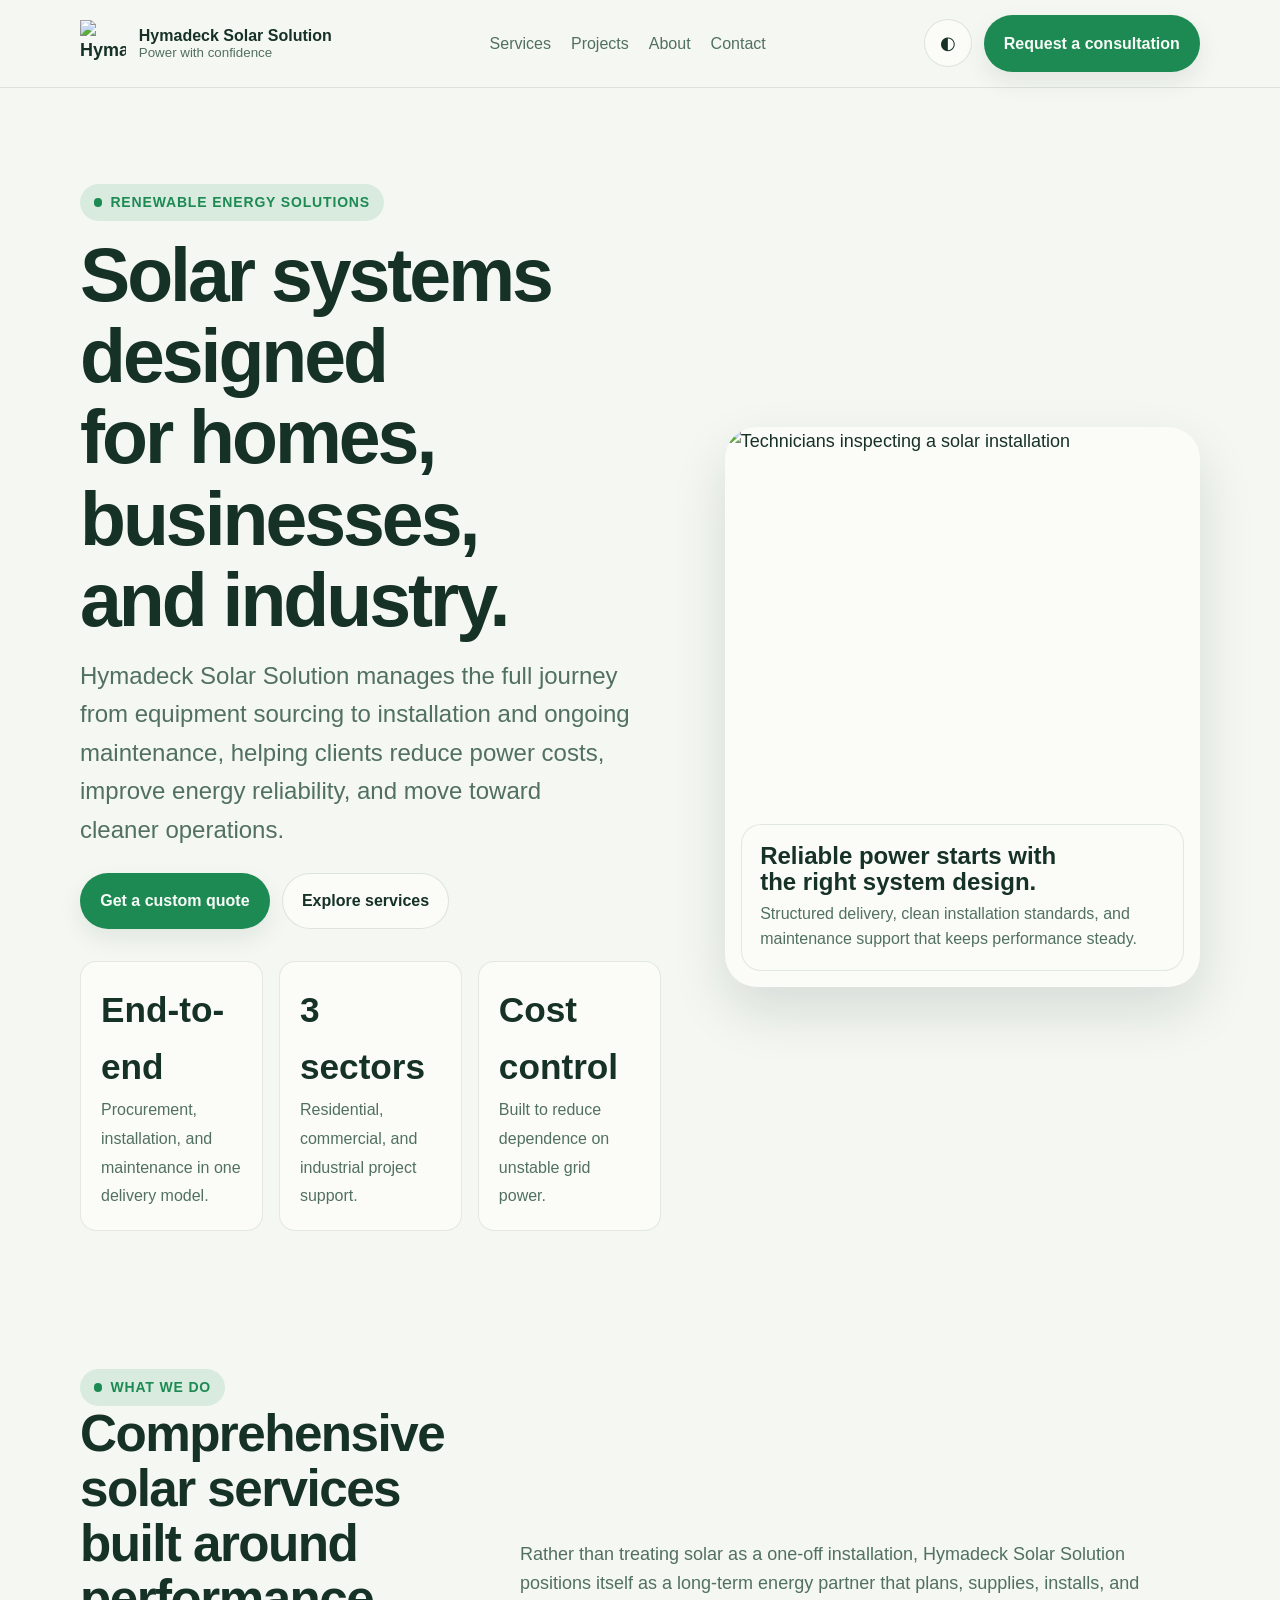
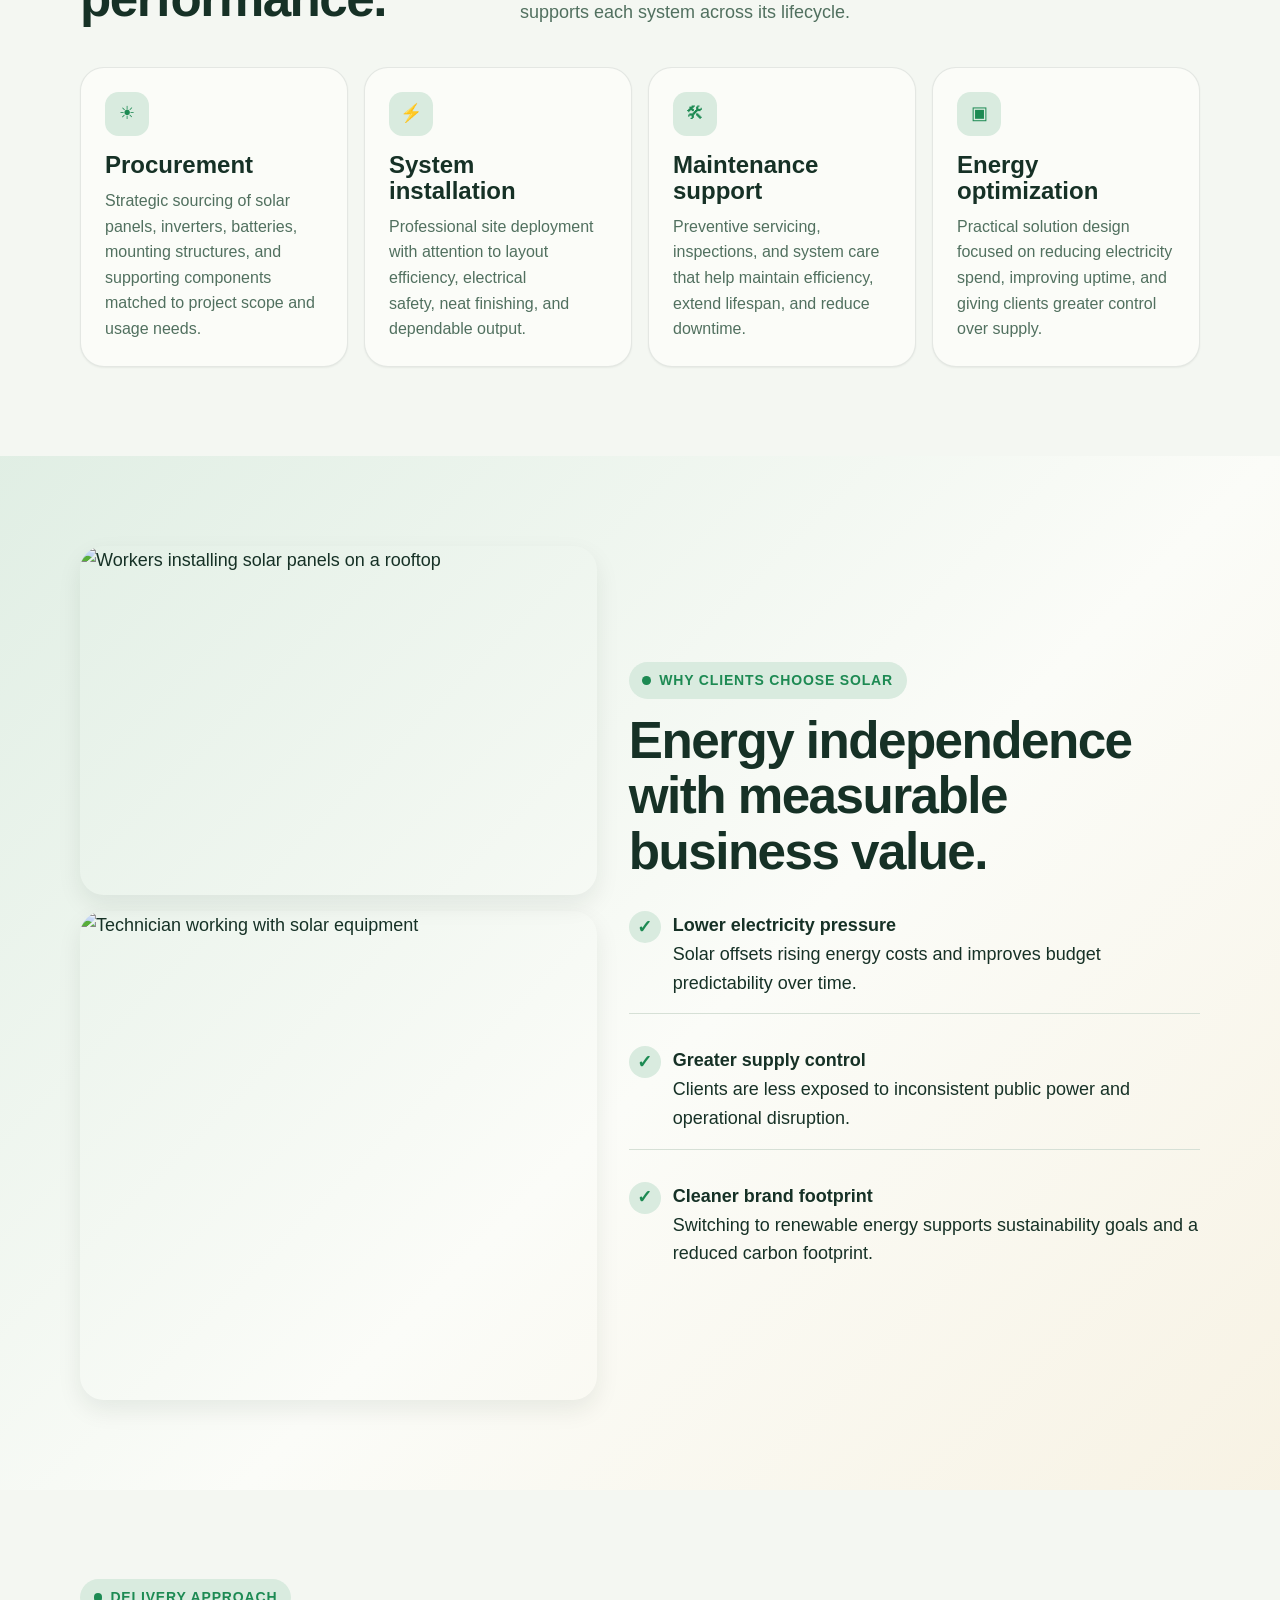
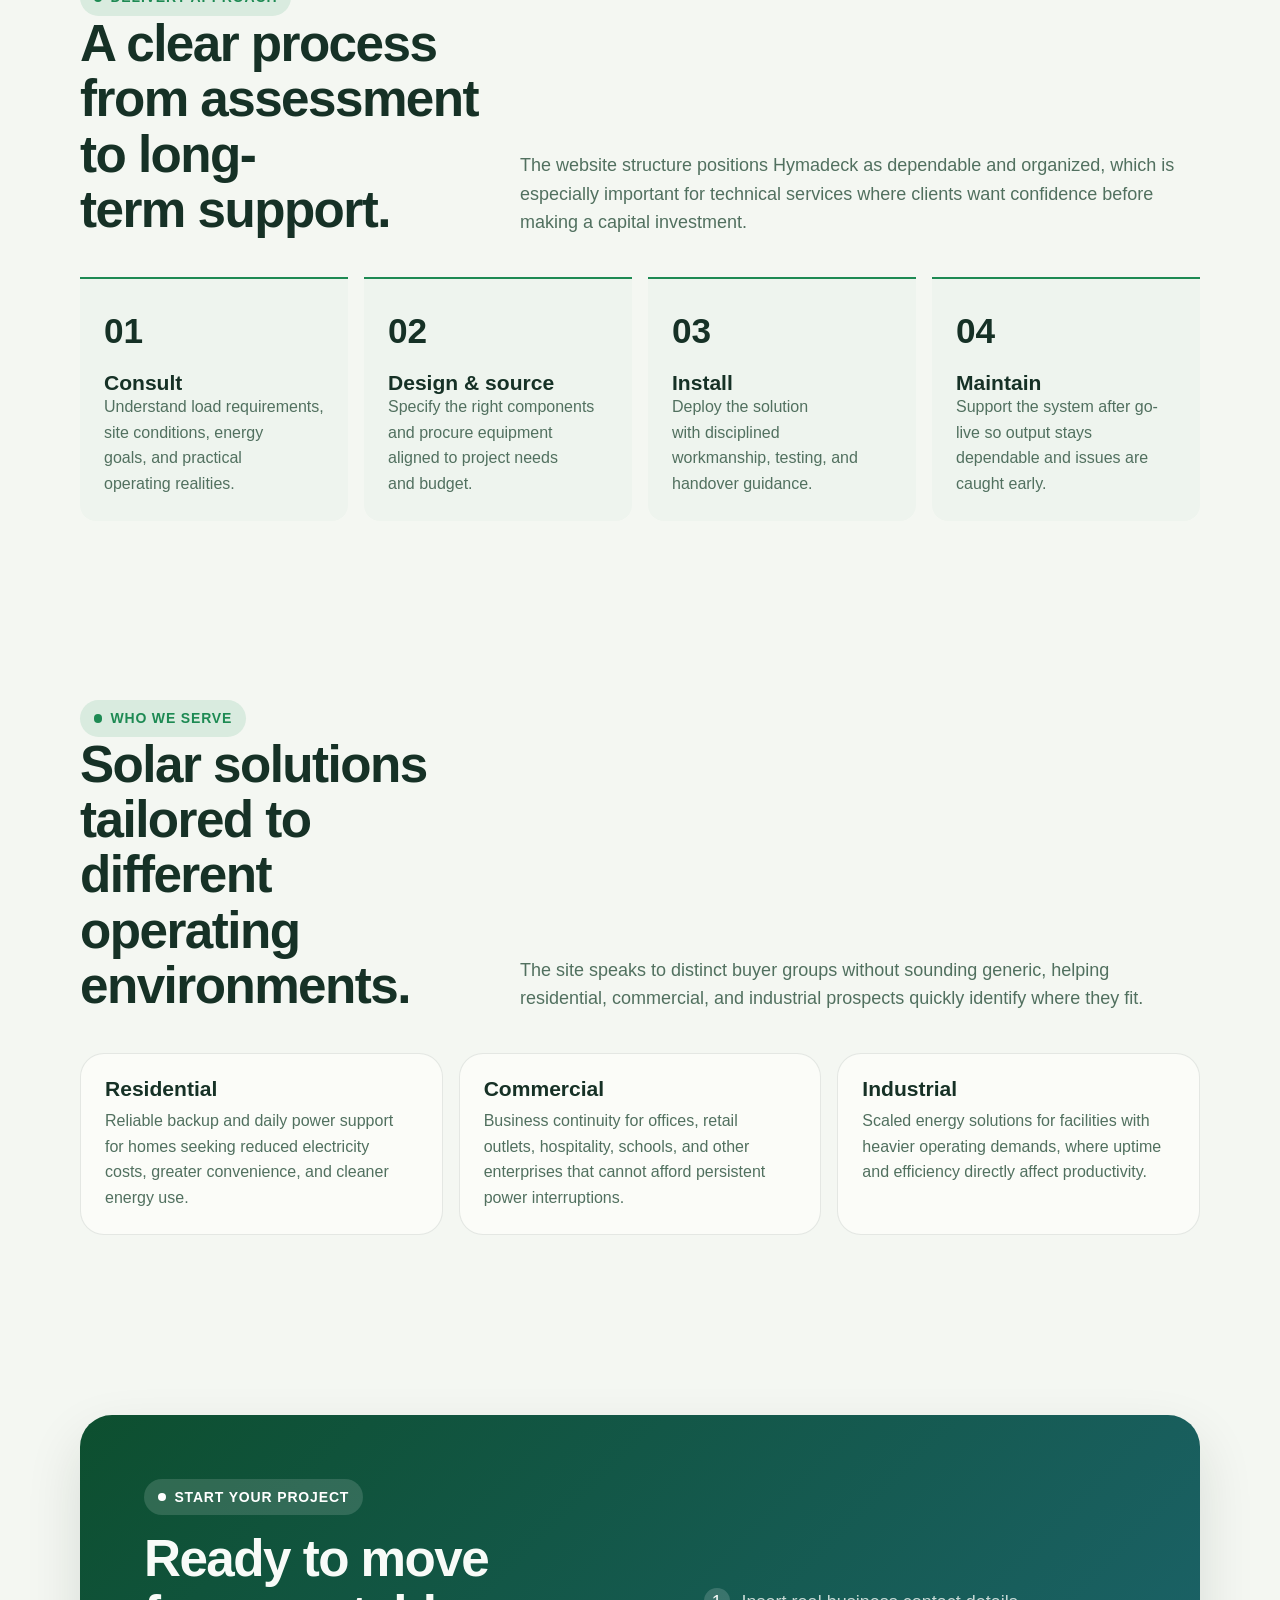
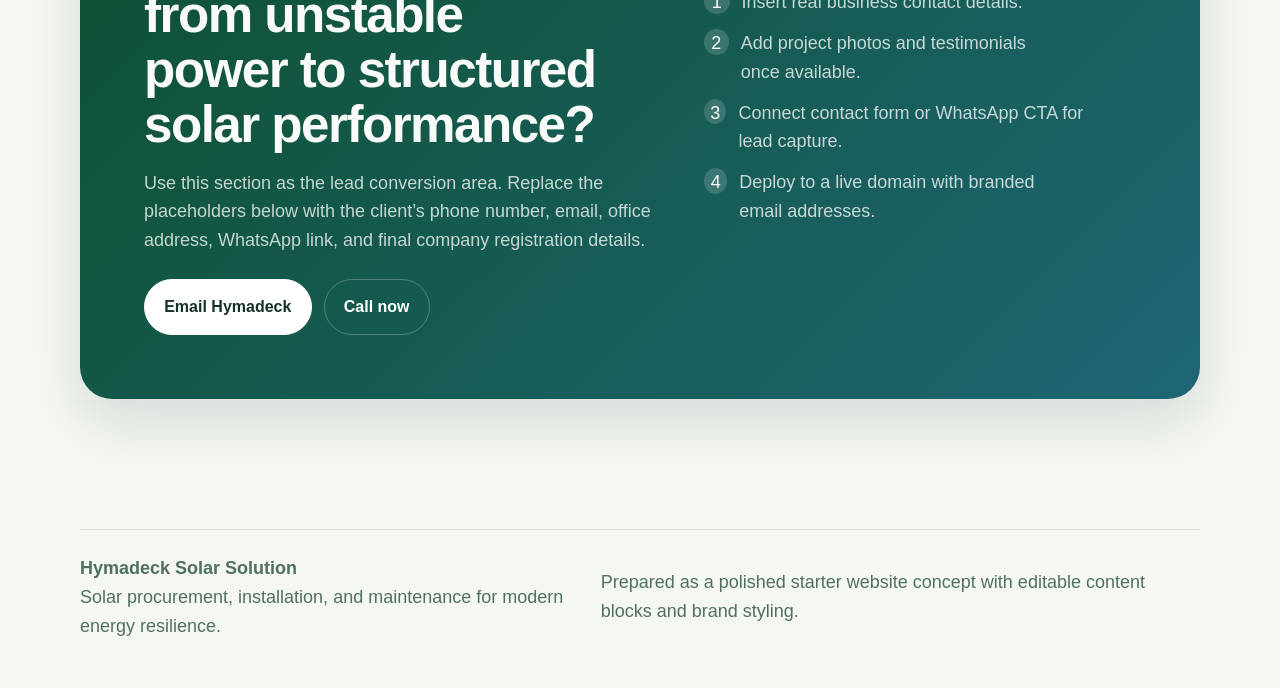
==== index.html @ 31d024c2 "Add files via upload First code upload" ====
<!DOCTYPE html>
<html lang="en" data-theme="light">
<head>
  <meta charset="UTF-8" />
  <meta name="viewport" content="width=device-width, initial-scale=1.0" />
  <title>Hymadeck Solar Solution | Solar systems designed for homes, businesses, and industry</title>
  <meta name="description" content="Hymadeck Solar Solution manages solar procurement, installation, and maintenance for residential, commercial, and industrial clients." />
  <link rel="icon" type="image/svg+xml" href="./assets/favicon.svg" />
  <link rel="preconnect" href="https://fonts.googleapis.com">
  <link rel="preconnect" href="https://fonts.gstatic.com" crossorigin>
  <link href="https://api.fontshare.com/v2/css?f[]=general-sans@400,500,600,700&f[]=cabinet-grotesk@500,700,800&display=swap" rel="stylesheet">
  <style>
    :root,[data-theme="light"]{--text-xs:clamp(.75rem,.7rem + .25vw,.875rem);--text-sm:clamp(.875rem,.8rem + .35vw,1rem);--text-base:clamp(1rem,.95rem + .25vw,1.125rem);--text-lg:clamp(1.125rem,1rem + .75vw,1.5rem);--text-xl:clamp(1.5rem,1.2rem + 1.25vw,2.25rem);--text-2xl:clamp(2rem,1.2rem + 2.5vw,3.5rem);--text-3xl:clamp(2.6rem,1.1rem + 4.5vw,5.6rem);--space-1:.25rem;--space-2:.5rem;--space-3:.75rem;--space-4:1rem;--space-5:1.25rem;--space-6:1.5rem;--space-8:2rem;--space-10:2.5rem;--space-12:3rem;--space-16:4rem;--space-20:5rem;--space-24:6rem;--color-bg:#f4f7f2;--color-surface:#fbfcf8;--color-surface-2:#eef4ee;--color-surface-offset:#e5eee5;--color-border:#c8d5c8;--color-divider:#d6e0d6;--color-text:#163126;--color-text-muted:#51705f;--color-text-faint:#7d9186;--color-primary:#1d8a53;--color-primary-hover:#166c40;--color-primary-active:#0d4f2f;--color-primary-highlight:#d9ebdf;--color-gold:#d79b2e;--color-blue:#1e6674;--color-text-inverse:#f8fbf8;--radius-sm:.375rem;--radius-md:.75rem;--radius-lg:1rem;--radius-xl:1.5rem;--radius-full:9999px;--shadow-sm:0 1px 2px rgba(10,36,23,.06);--shadow-md:0 10px 24px rgba(10,36,23,.08);--shadow-lg:0 24px 56px rgba(10,36,23,.12);--font-display:'Cabinet Grotesk','Inter',sans-serif;--font-body:'General Sans','Inter',sans-serif;--content-default:1120px;--transition-interactive:180ms cubic-bezier(.16,1,.3,1)}
    [data-theme="dark"]{--color-bg:#0f1712;--color-surface:#141f19;--color-surface-2:#19271f;--color-surface-offset:#203126;--color-border:#294235;--color-divider:#22382d;--color-text:#e3efe5;--color-text-muted:#aac0b2;--color-text-faint:#799183;--color-primary:#55ba7b;--color-primary-hover:#6bc88e;--color-primary-active:#88d9a6;--color-primary-highlight:#233429;--color-gold:#f1bc59;--color-blue:#73bfcd;--color-text-inverse:#0f1712;--shadow-sm:0 1px 2px rgba(0,0,0,.25);--shadow-md:0 10px 24px rgba(0,0,0,.32);--shadow-lg:0 24px 56px rgba(0,0,0,.45)}
    *,*:before,*:after{box-sizing:border-box;margin:0;padding:0}html{-webkit-text-size-adjust:none;text-size-adjust:none;scroll-behavior:smooth}body{min-height:100vh;font-family:var(--font-body);font-size:var(--text-base);line-height:1.6;background:var(--color-bg);color:var(--color-text)}img,svg{display:block;max-width:100%;height:auto}a{text-decoration:none;color:inherit}button,input,textarea{font:inherit}h1,h2,h3{line-height:1.08;text-wrap:balance}p{text-wrap:pretty;max-width:68ch}.container{width:min(calc(100% - 2rem),var(--content-default));margin-inline:auto}.section{padding:clamp(var(--space-12),7vw,var(--space-24)) 0}.eyebrow{display:inline-flex;align-items:center;gap:var(--space-2);padding:.45rem .85rem;border-radius:var(--radius-full);background:var(--color-primary-highlight);color:var(--color-primary);font-size:var(--text-xs);font-weight:700;letter-spacing:.06em;text-transform:uppercase}.eyebrow:before{content:"";width:.55rem;height:.55rem;border-radius:50%;background:currentColor}.site-header{position:sticky;top:0;z-index:50;backdrop-filter:blur(14px);background:color-mix(in srgb,var(--color-bg) 82%, transparent);border-bottom:1px solid color-mix(in srgb,var(--color-text) 10%, transparent)}.header-inner{display:flex;align-items:center;justify-content:space-between;gap:var(--space-4);padding:.95rem 0}.brand{display:flex;align-items:center;gap:.8rem;font-weight:700}.brand span{font-size:var(--text-sm);line-height:1.2}.brand small{display:block;color:var(--color-text-muted);font-weight:500}.nav{display:flex;align-items:center;gap:var(--space-5)}.nav a{font-size:var(--text-sm);color:var(--color-text-muted)}.nav a:hover{color:var(--color-text)}.actions{display:flex;align-items:center;gap:var(--space-3)}.btn{display:inline-flex;align-items:center;justify-content:center;gap:.55rem;min-height:48px;padding:.9rem 1.2rem;border-radius:var(--radius-full);border:1px solid transparent;font-size:var(--text-sm);font-weight:700;transition:all var(--transition-interactive)}.btn-primary{background:var(--color-primary);color:var(--color-text-inverse);box-shadow:var(--shadow-md)}.btn-primary:hover{background:var(--color-primary-hover);transform:translateY(-1px)}.btn-secondary{border-color:color-mix(in srgb,var(--color-text) 12%, transparent);background:var(--color-surface);color:var(--color-text)}.btn-secondary:hover{background:var(--color-surface-2)}.theme-toggle{width:48px;height:48px;border-radius:50%;border:1px solid color-mix(in srgb,var(--color-text) 12%, transparent);background:var(--color-surface);color:var(--color-text)}.hero{padding:clamp(var(--space-12),8vw,var(--space-24)) 0 var(--space-12)}.hero-grid{display:grid;grid-template-columns:1.1fr .9fr;gap:clamp(var(--space-8),5vw,var(--space-16));align-items:center}h1{font-family:var(--font-display);font-size:var(--text-3xl);margin:.9rem 0 1rem;letter-spacing:-.04em}.hero-copy p{font-size:var(--text-lg);color:var(--color-text-muted)}.hero-actions,.contact-actions{display:flex;flex-wrap:wrap;gap:var(--space-3);margin-top:var(--space-6)}.stats{display:grid;grid-template-columns:repeat(3,1fr);gap:var(--space-4);margin-top:var(--space-8)}.stat{padding:var(--space-5);border:1px solid color-mix(in srgb,var(--color-text) 10%, transparent);border-radius:var(--radius-lg);background:var(--color-surface)}.stat strong{display:block;font-family:var(--font-display);font-size:var(--text-xl)}.stat span{color:var(--color-text-muted);font-size:var(--text-sm)}.hero-card{position:relative;border-radius:2rem;overflow:hidden;background:var(--color-surface);box-shadow:var(--shadow-lg);min-height:560px}.hero-card img{position:absolute;inset:0;width:100%;height:100%;object-fit:cover}.hero-overlay{position:absolute;inset:auto 1rem 1rem 1rem;padding:1.15rem;border-radius:1.25rem;background:color-mix(in srgb,var(--color-surface) 82%, transparent);backdrop-filter:blur(10px);border:1px solid color-mix(in srgb,var(--color-text) 10%, transparent)}.hero-overlay h3{font-size:var(--text-lg);margin:0 0 .35rem}.hero-overlay p{margin:0;color:var(--color-text-muted);font-size:var(--text-sm)}.section-head{display:grid;grid-template-columns:.75fr 1.25fr;gap:var(--space-8);align-items:end;margin-bottom:var(--space-10)}.section-head h2{font-family:var(--font-display);font-size:var(--text-2xl);letter-spacing:-.03em}.section-head p{color:var(--color-text-muted)}.services{display:grid;grid-template-columns:repeat(4,1fr);gap:var(--space-4)}.card{padding:var(--space-6);background:var(--color-surface);border:1px solid color-mix(in srgb,var(--color-text) 10%, transparent);border-radius:var(--radius-xl);box-shadow:var(--shadow-sm)}.card .icon{width:2.75rem;height:2.75rem;border-radius:.85rem;display:grid;place-items:center;background:var(--color-primary-highlight);color:var(--color-primary);margin-bottom:var(--space-4)}.card h3{font-size:var(--text-lg);margin:0 0 .65rem}.card p{margin:0;color:var(--color-text-muted);font-size:var(--text-sm)}.feature-band{background:linear-gradient(135deg,color-mix(in srgb,var(--color-primary) 12%, var(--color-surface)) 0%, var(--color-surface) 55%, color-mix(in srgb,var(--color-gold) 10%, var(--color-surface)) 100%)}.split{display:grid;grid-template-columns:.95fr 1.05fr;gap:var(--space-8);align-items:center}.image-stack{display:grid;gap:var(--space-4)}.image-stack img{border-radius:1.5rem;box-shadow:var(--shadow-md);width:100%;height:100%;object-fit:cover}.benefits{display:grid;gap:var(--space-4)}.benefit{display:flex;gap:var(--space-3);padding:var(--space-4) 0;border-bottom:1px solid var(--color-divider)}.benefit:last-child{border-bottom:none}.tick{flex:0 0 2rem;width:2rem;height:2rem;border-radius:50%;display:grid;place-items:center;background:var(--color-primary-highlight);color:var(--color-primary);font-weight:800}.process{display:grid;grid-template-columns:repeat(4,1fr);gap:var(--space-4)}.step{padding:var(--space-6);border-top:2px solid var(--color-primary);background:var(--color-surface-2);border-radius:0 0 var(--radius-lg) var(--radius-lg)}.step strong{display:block;font-family:var(--font-display);font-size:var(--text-xl);margin-bottom:var(--space-3)}.step p{color:var(--color-text-muted);font-size:var(--text-sm)}.industries{display:grid;grid-template-columns:repeat(3,1fr);gap:var(--space-4)}.industry{padding:var(--space-6);border-radius:var(--radius-xl);background:var(--color-surface);border:1px solid color-mix(in srgb,var(--color-text) 10%, transparent)}.industry h3{margin-top:0;margin-bottom:.45rem}.industry p{margin:0;color:var(--color-text-muted);font-size:var(--text-sm)}.cta{padding:var(--space-16);border-radius:2rem;background:linear-gradient(135deg,var(--color-primary-active),var(--color-blue));color:var(--color-text-inverse);box-shadow:var(--shadow-lg)}.cta p{color:color-mix(in srgb,var(--color-text-inverse) 78%, transparent)}.cta-grid{display:grid;grid-template-columns:1.1fr .9fr;gap:var(--space-8);align-items:center}.checklist{display:grid;gap:var(--space-3)}.checklist div{display:flex;gap:var(--space-3);align-items:flex-start}.checklist span{display:grid;place-items:center;width:1.6rem;height:1.6rem;border-radius:50%;background:rgba(255,255,255,.16)}.footer{padding:var(--space-10) 0 var(--space-12);color:var(--color-text-muted)}.footer-grid{display:flex;justify-content:space-between;gap:var(--space-4);align-items:center;border-top:1px solid var(--color-divider);padding-top:var(--space-6)}.reveal{opacity:1}@media (max-width:1080px){.hero-grid,.split,.cta-grid,.section-head{grid-template-columns:1fr}.services,.process,.industries{grid-template-columns:repeat(2,1fr)}.hero-card{min-height:440px}.nav{display:none}}@media (max-width:640px){.stats,.services,.process,.industries{grid-template-columns:1fr}.hero{padding-top:var(--space-8)}.hero-copy p{font-size:var(--text-base)}.cta{padding:var(--space-8)}.footer-grid,.header-inner{flex-direction:column;align-items:flex-start}.actions{width:100%;justify-content:space-between}.btn{width:100%}}
  </style>
</head>
<body>
  <header class="site-header">
    <div class="container header-inner">
      <a class="brand" href="./index.html" aria-label="Hymadeck Solar Solution home">
        <img src="./assets/logo.svg" alt="Hymadeck Solar Solution logo" width="46" height="46" />
        <span>Hymadeck Solar Solution<small>Power with confidence</small></span>
      </a>
      <nav class="nav" aria-label="Primary">
        <a href="./pages/services.html">Services</a>
        <a href="./pages/projects.html">Projects</a>
        <a href="./pages/about.html">About</a>
        <a href="./pages/contact.html">Contact</a>
      </nav>
      <div class="actions">
        <button class="theme-toggle" data-theme-toggle aria-label="Switch theme">◐</button>
        <a class="btn btn-primary" href="./pages/contact.html">Request a consultation</a>
      </div>
    </div>
  </header>
  <main>
    <section class="hero" id="top">
      <div class="container hero-grid">
        <div class="hero-copy reveal">
          <span class="eyebrow">Renewable energy solutions</span>
          <h1>Solar systems designed for homes, businesses, and industry.</h1>
          <p>Hymadeck Solar Solution manages the full journey from equipment sourcing to installation and ongoing maintenance, helping clients reduce power costs, improve energy reliability, and move toward cleaner operations.</p>
          <div class="hero-actions">
            <a class="btn btn-primary" href="#contact">Get a custom quote</a>
            <a class="btn btn-secondary" href="#services">Explore services</a>
          </div>
          <div class="stats">
            <div class="stat"><strong>End-to-end</strong><span>Procurement, installation, and maintenance in one delivery model.</span></div>
            <div class="stat"><strong>3 sectors</strong><span>Residential, commercial, and industrial project support.</span></div>
            <div class="stat"><strong>Cost control</strong><span>Built to reduce dependence on unstable grid power.</span></div>
          </div>
        </div>
        <div class="hero-card reveal">
          <img src="https://pplx-res.cloudinary.com/image/upload/pplx_search_images/a5c9402964a3e46a65c6c4e4c708122104346e0d.jpg" alt="Technicians inspecting a solar installation" width="1024" height="683" loading="eager" decoding="async" />
          <div class="hero-overlay">
            <h3>Reliable power starts with the right system design.</h3>
            <p>Structured delivery, clean installation standards, and maintenance support that keeps performance steady.</p>
          </div>
        </div>
      </div>
    </section>

    <section class="section" id="services">
      <div class="container">
        <div class="section-head reveal">
          <div>
            <span class="eyebrow">What we do</span>
            <h2>Comprehensive solar services built around performance.</h2>
          </div>
          <p>Rather than treating solar as a one-off installation, Hymadeck Solar Solution positions itself as a long-term energy partner that plans, supplies, installs, and supports each system across its lifecycle.</p>
        </div>
        <div class="services">
          <article class="card reveal"><div class="icon">☀</div><h3>Procurement</h3><p>Strategic sourcing of solar panels, inverters, batteries, mounting structures, and supporting components matched to project scope and usage needs.</p></article>
          <article class="card reveal"><div class="icon">⚡</div><h3>System installation</h3><p>Professional site deployment with attention to layout efficiency, electrical safety, neat finishing, and dependable output.</p></article>
          <article class="card reveal"><div class="icon">🛠</div><h3>Maintenance support</h3><p>Preventive servicing, inspections, and system care that help maintain efficiency, extend lifespan, and reduce downtime.</p></article>
          <article class="card reveal"><div class="icon">▣</div><h3>Energy optimization</h3><p>Practical solution design focused on reducing electricity spend, improving uptime, and giving clients greater control over supply.</p></article>
        </div>
      </div>
    </section>

    <section class="section feature-band">
      <div class="container split">
        <div class="image-stack reveal">
          <img src="https://pplx-res.cloudinary.com/image/upload/pplx_search_images/070fa6c124a6aef83522e4c7e2ba22dfa9f06537.jpg" alt="Workers installing solar panels on a rooftop" width="800" height="540" loading="lazy" decoding="async" />
          <img src="https://pplx-res.cloudinary.com/image/upload/pplx_search_images/a86d04bff78c082ac4f146155e5bb06c644ef415.jpg" alt="Technician working with solar equipment" width="750" height="710" loading="lazy" decoding="async" />
        </div>
        <div class="reveal">
          <span class="eyebrow">Why clients choose solar</span>
          <h2 style="font-family:var(--font-display);font-size:var(--text-2xl);margin:.9rem 0 1rem;letter-spacing:-.03em">Energy independence with measurable business value.</h2>
          <div class="benefits">
            <div class="benefit"><div class="tick">✓</div><div><strong>Lower electricity pressure</strong><p>Solar offsets rising energy costs and improves budget predictability over time.</p></div></div>
            <div class="benefit"><div class="tick">✓</div><div><strong>Greater supply control</strong><p>Clients are less exposed to inconsistent public power and operational disruption.</p></div></div>
            <div class="benefit"><div class="tick">✓</div><div><strong>Cleaner brand footprint</strong><p>Switching to renewable energy supports sustainability goals and a reduced carbon footprint.</p></div></div>
          </div>
        </div>
      </div>
    </section>

    <section class="section" id="process">
      <div class="container">
        <div class="section-head reveal">
          <div>
            <span class="eyebrow">Delivery approach</span>
            <h2>A clear process from assessment to long-term support.</h2>
          </div>
          <p>The website structure positions Hymadeck as dependable and organized, which is especially important for technical services where clients want confidence before making a capital investment.</p>
        </div>
        <div class="process">
          <article class="step reveal"><strong>01</strong><h3>Consult</h3><p>Understand load requirements, site conditions, energy goals, and practical operating realities.</p></article>
          <article class="step reveal"><strong>02</strong><h3>Design & source</h3><p>Specify the right components and procure equipment aligned to project needs and budget.</p></article>
          <article class="step reveal"><strong>03</strong><h3>Install</h3><p>Deploy the solution with disciplined workmanship, testing, and handover guidance.</p></article>
          <article class="step reveal"><strong>04</strong><h3>Maintain</h3><p>Support the system after go-live so output stays dependable and issues are caught early.</p></article>
        </div>
      </div>
    </section>

    <section class="section" id="industries">
      <div class="container">
        <div class="section-head reveal">
          <div>
            <span class="eyebrow">Who we serve</span>
            <h2>Solar solutions tailored to different operating environments.</h2>
          </div>
          <p>The site speaks to distinct buyer groups without sounding generic, helping residential, commercial, and industrial prospects quickly identify where they fit.</p>
        </div>
        <div class="industries">
          <article class="industry reveal"><h3>Residential</h3><p>Reliable backup and daily power support for homes seeking reduced electricity costs, greater convenience, and cleaner energy use.</p></article>
          <article class="industry reveal"><h3>Commercial</h3><p>Business continuity for offices, retail outlets, hospitality, schools, and other enterprises that cannot afford persistent power interruptions.</p></article>
          <article class="industry reveal"><h3>Industrial</h3><p>Scaled energy solutions for facilities with heavier operating demands, where uptime and efficiency directly affect productivity.</p></article>
        </div>
      </div>
    </section>

    <section class="section" id="contact">
      <div class="container">
        <div class="cta reveal">
          <div class="cta-grid">
            <div>
              <span class="eyebrow" style="background:rgba(255,255,255,.14);color:white">Start your project</span>
              <h2 style="font-family:var(--font-display);font-size:var(--text-2xl);letter-spacing:-.03em;margin:1rem 0">Ready to move from unstable power to structured solar performance?</h2>
              <p>Use this section as the lead conversion area. Replace the placeholders below with the client’s phone number, email, office address, WhatsApp link, and final company registration details.</p>
              <div class="contact-actions">
                <a class="btn btn-secondary" href="mailto:hello@hymadecksolar.com" style="background:white;color:#163126;border-color:white">Email Hymadeck</a>
                <a class="btn btn-secondary" href="tel:+2340000000000" style="background:transparent;color:white;border-color:rgba(255,255,255,.25)">Call now</a>
              </div>
            </div>
            <div class="checklist">
              <div><span>1</span><p>Insert real business contact details.</p></div>
              <div><span>2</span><p>Add project photos and testimonials once available.</p></div>
              <div><span>3</span><p>Connect contact form or WhatsApp CTA for lead capture.</p></div>
              <div><span>4</span><p>Deploy to a live domain with branded email addresses.</p></div>
            </div>
          </div>
        </div>
      </div>
    </section>
  </main>
  <footer class="footer">
    <div class="container footer-grid">
      <div>
        <strong>Hymadeck Solar Solution</strong><br />
        Solar procurement, installation, and maintenance for modern energy resilience.
      </div>
      <div>Prepared as a polished starter website concept with editable content blocks and brand styling.</div>
    </div>
  </footer>
  <script>
    (function(){const toggle=document.querySelector('[data-theme-toggle]');const root=document.documentElement;let theme=window.matchMedia('(prefers-color-scheme: dark)').matches?'dark':'light';root.setAttribute('data-theme', theme);toggle&&toggle.addEventListener('click',()=>{theme=theme==='dark'?'light':'dark';root.setAttribute('data-theme',theme);});})();
  </script>
</body>
</html>
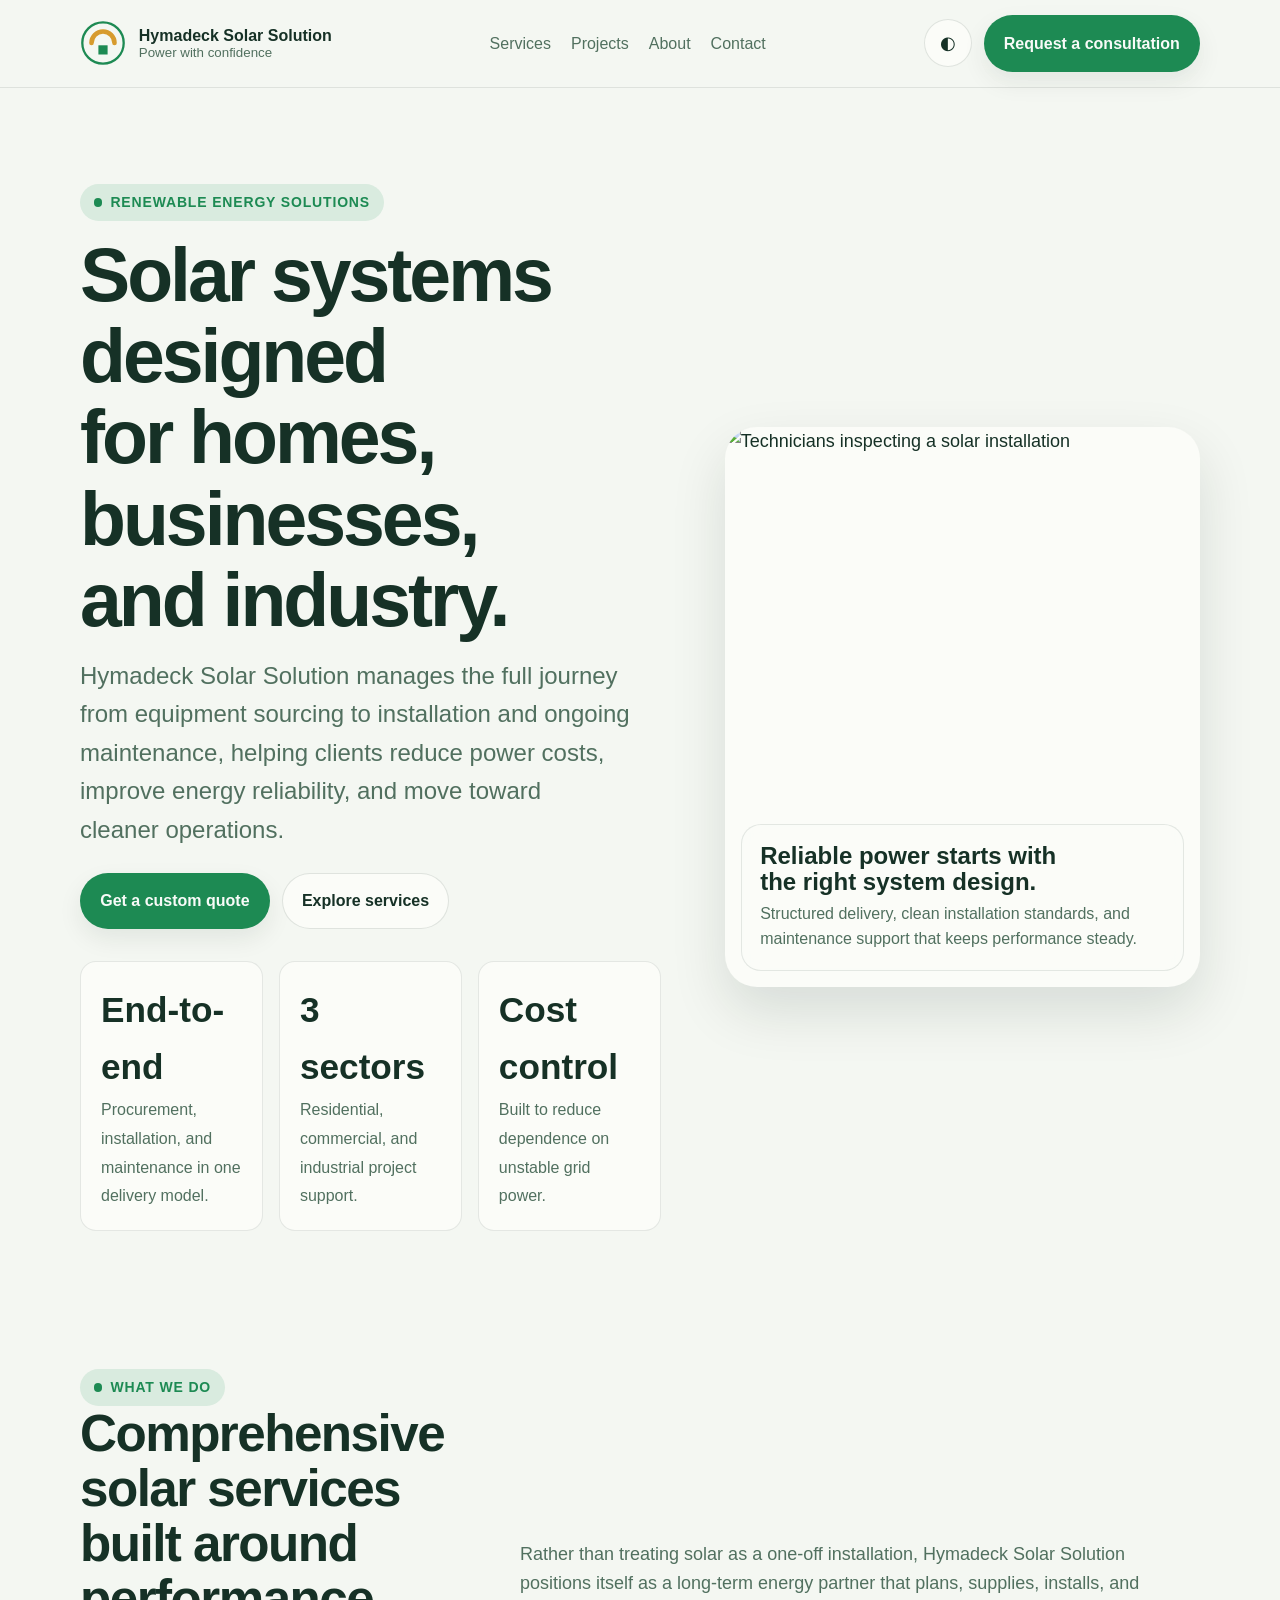
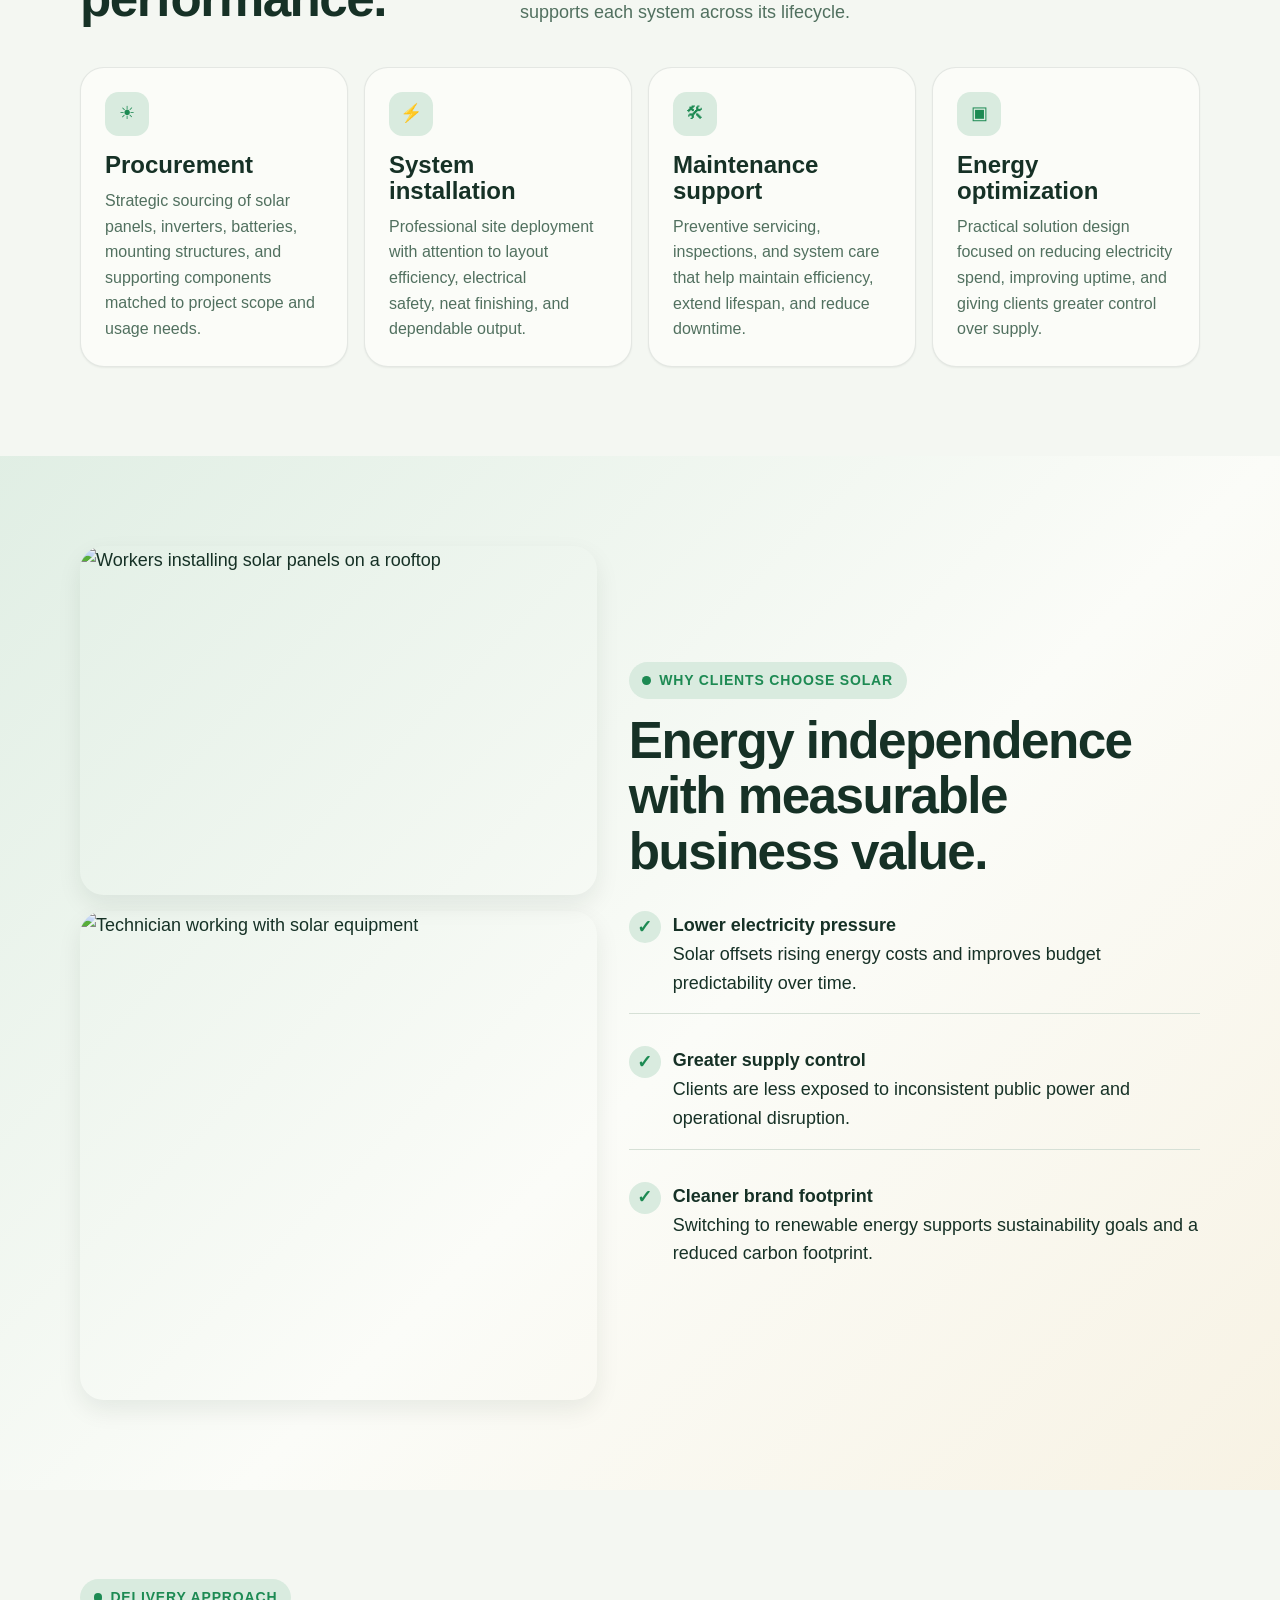
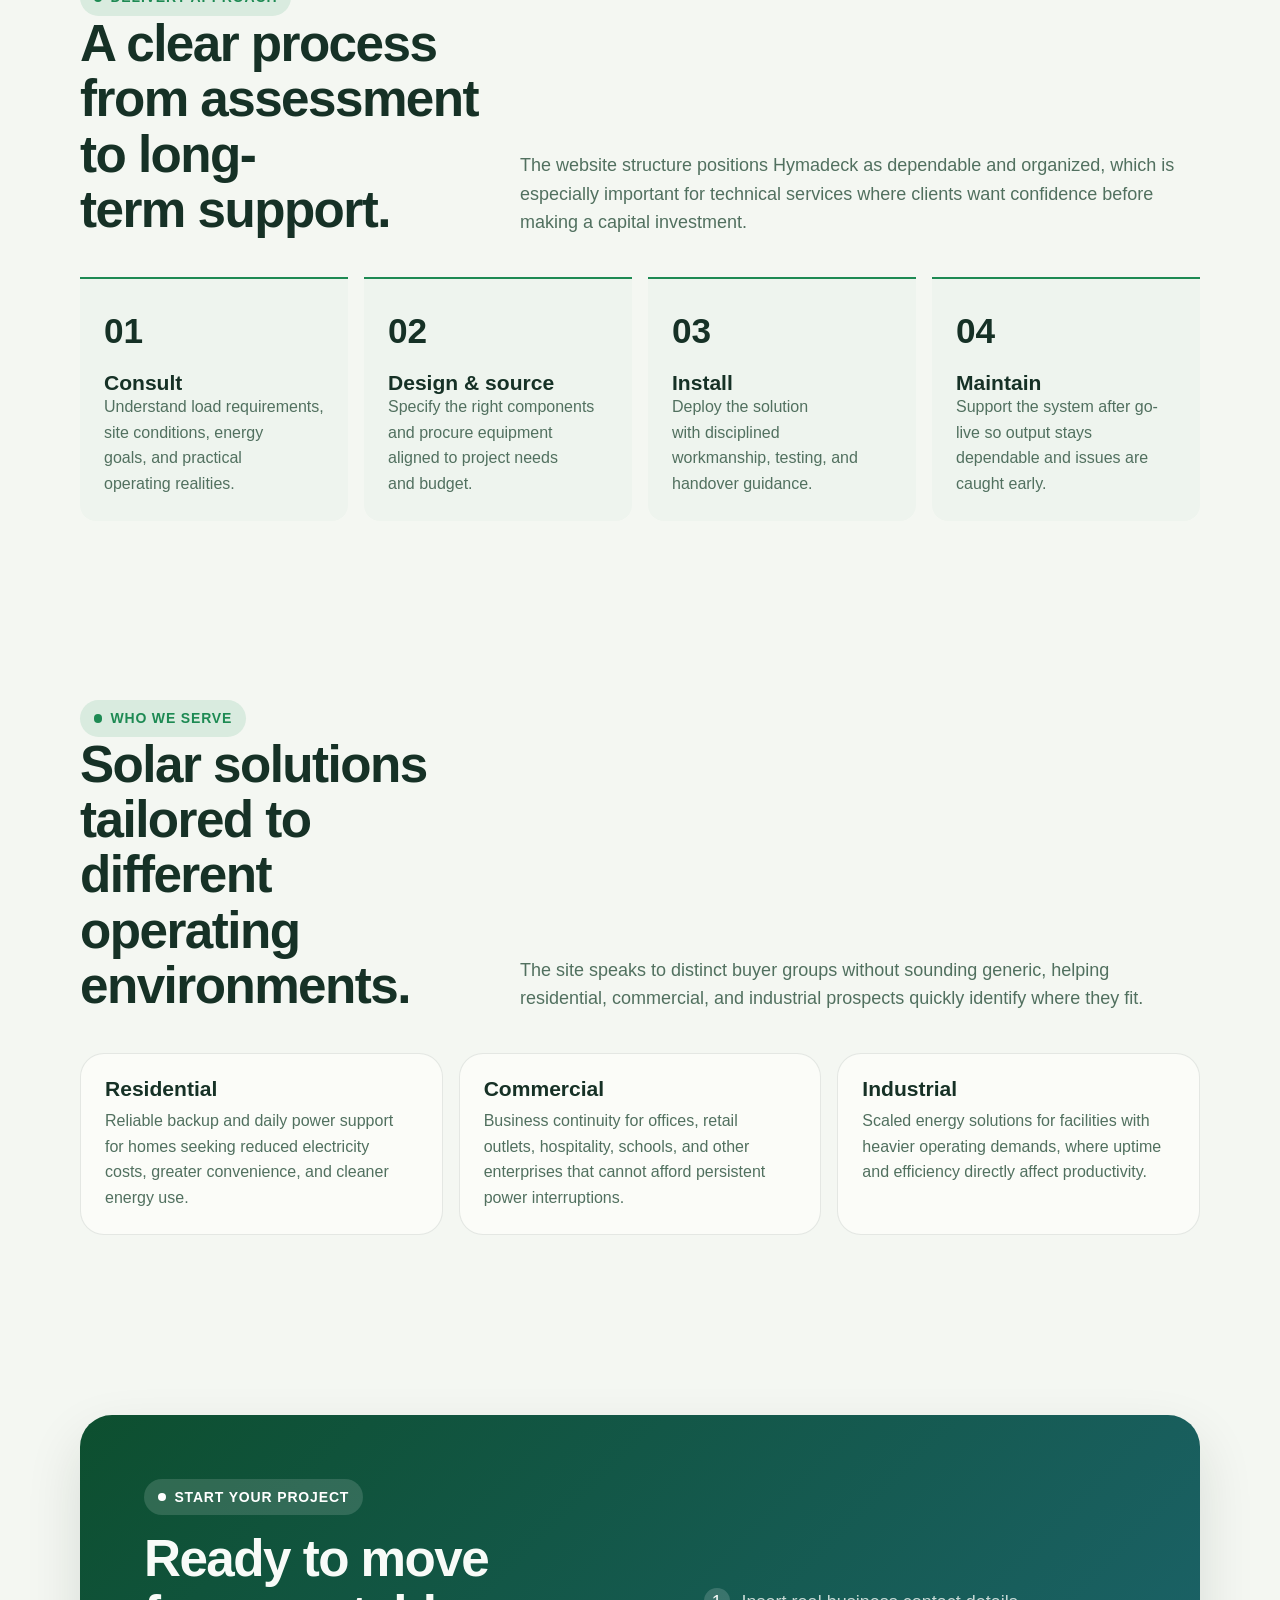
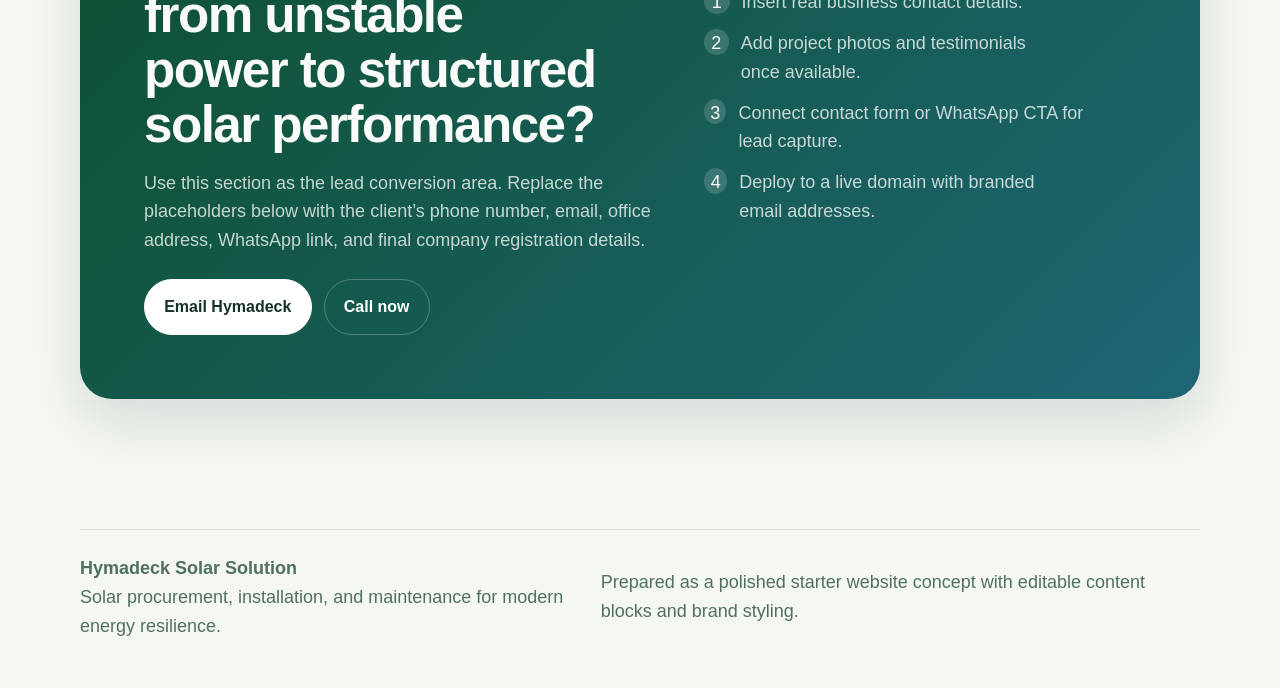
==== commit 974f0dc4: "refactor: restructure site files and extract CSS/JS" ====
--- a/index.html
+++ b/index.html
@@ -9,11 +9,7 @@
   <link rel="preconnect" href="https://fonts.googleapis.com">
   <link rel="preconnect" href="https://fonts.gstatic.com" crossorigin>
   <link href="https://api.fontshare.com/v2/css?f[]=general-sans@400,500,600,700&f[]=cabinet-grotesk@500,700,800&display=swap" rel="stylesheet">
-  <style>
-    :root,[data-theme="light"]{--text-xs:clamp(.75rem,.7rem + .25vw,.875rem);--text-sm:clamp(.875rem,.8rem + .35vw,1rem);--text-base:clamp(1rem,.95rem + .25vw,1.125rem);--text-lg:clamp(1.125rem,1rem + .75vw,1.5rem);--text-xl:clamp(1.5rem,1.2rem + 1.25vw,2.25rem);--text-2xl:clamp(2rem,1.2rem + 2.5vw,3.5rem);--text-3xl:clamp(2.6rem,1.1rem + 4.5vw,5.6rem);--space-1:.25rem;--space-2:.5rem;--space-3:.75rem;--space-4:1rem;--space-5:1.25rem;--space-6:1.5rem;--space-8:2rem;--space-10:2.5rem;--space-12:3rem;--space-16:4rem;--space-20:5rem;--space-24:6rem;--color-bg:#f4f7f2;--color-surface:#fbfcf8;--color-surface-2:#eef4ee;--color-surface-offset:#e5eee5;--color-border:#c8d5c8;--color-divider:#d6e0d6;--color-text:#163126;--color-text-muted:#51705f;--color-text-faint:#7d9186;--color-primary:#1d8a53;--color-primary-hover:#166c40;--color-primary-active:#0d4f2f;--color-primary-highlight:#d9ebdf;--color-gold:#d79b2e;--color-blue:#1e6674;--color-text-inverse:#f8fbf8;--radius-sm:.375rem;--radius-md:.75rem;--radius-lg:1rem;--radius-xl:1.5rem;--radius-full:9999px;--shadow-sm:0 1px 2px rgba(10,36,23,.06);--shadow-md:0 10px 24px rgba(10,36,23,.08);--shadow-lg:0 24px 56px rgba(10,36,23,.12);--font-display:'Cabinet Grotesk','Inter',sans-serif;--font-body:'General Sans','Inter',sans-serif;--content-default:1120px;--transition-interactive:180ms cubic-bezier(.16,1,.3,1)}
-    [data-theme="dark"]{--color-bg:#0f1712;--color-surface:#141f19;--color-surface-2:#19271f;--color-surface-offset:#203126;--color-border:#294235;--color-divider:#22382d;--color-text:#e3efe5;--color-text-muted:#aac0b2;--color-text-faint:#799183;--color-primary:#55ba7b;--color-primary-hover:#6bc88e;--color-primary-active:#88d9a6;--color-primary-highlight:#233429;--color-gold:#f1bc59;--color-blue:#73bfcd;--color-text-inverse:#0f1712;--shadow-sm:0 1px 2px rgba(0,0,0,.25);--shadow-md:0 10px 24px rgba(0,0,0,.32);--shadow-lg:0 24px 56px rgba(0,0,0,.45)}
-    *,*:before,*:after{box-sizing:border-box;margin:0;padding:0}html{-webkit-text-size-adjust:none;text-size-adjust:none;scroll-behavior:smooth}body{min-height:100vh;font-family:var(--font-body);font-size:var(--text-base);line-height:1.6;background:var(--color-bg);color:var(--color-text)}img,svg{display:block;max-width:100%;height:auto}a{text-decoration:none;color:inherit}button,input,textarea{font:inherit}h1,h2,h3{line-height:1.08;text-wrap:balance}p{text-wrap:pretty;max-width:68ch}.container{width:min(calc(100% - 2rem),var(--content-default));margin-inline:auto}.section{padding:clamp(var(--space-12),7vw,var(--space-24)) 0}.eyebrow{display:inline-flex;align-items:center;gap:var(--space-2);padding:.45rem .85rem;border-radius:var(--radius-full);background:var(--color-primary-highlight);color:var(--color-primary);font-size:var(--text-xs);font-weight:700;letter-spacing:.06em;text-transform:uppercase}.eyebrow:before{content:"";width:.55rem;height:.55rem;border-radius:50%;background:currentColor}.site-header{position:sticky;top:0;z-index:50;backdrop-filter:blur(14px);background:color-mix(in srgb,var(--color-bg) 82%, transparent);border-bottom:1px solid color-mix(in srgb,var(--color-text) 10%, transparent)}.header-inner{display:flex;align-items:center;justify-content:space-between;gap:var(--space-4);padding:.95rem 0}.brand{display:flex;align-items:center;gap:.8rem;font-weight:700}.brand span{font-size:var(--text-sm);line-height:1.2}.brand small{display:block;color:var(--color-text-muted);font-weight:500}.nav{display:flex;align-items:center;gap:var(--space-5)}.nav a{font-size:var(--text-sm);color:var(--color-text-muted)}.nav a:hover{color:var(--color-text)}.actions{display:flex;align-items:center;gap:var(--space-3)}.btn{display:inline-flex;align-items:center;justify-content:center;gap:.55rem;min-height:48px;padding:.9rem 1.2rem;border-radius:var(--radius-full);border:1px solid transparent;font-size:var(--text-sm);font-weight:700;transition:all var(--transition-interactive)}.btn-primary{background:var(--color-primary);color:var(--color-text-inverse);box-shadow:var(--shadow-md)}.btn-primary:hover{background:var(--color-primary-hover);transform:translateY(-1px)}.btn-secondary{border-color:color-mix(in srgb,var(--color-text) 12%, transparent);background:var(--color-surface);color:var(--color-text)}.btn-secondary:hover{background:var(--color-surface-2)}.theme-toggle{width:48px;height:48px;border-radius:50%;border:1px solid color-mix(in srgb,var(--color-text) 12%, transparent);background:var(--color-surface);color:var(--color-text)}.hero{padding:clamp(var(--space-12),8vw,var(--space-24)) 0 var(--space-12)}.hero-grid{display:grid;grid-template-columns:1.1fr .9fr;gap:clamp(var(--space-8),5vw,var(--space-16));align-items:center}h1{font-family:var(--font-display);font-size:var(--text-3xl);margin:.9rem 0 1rem;letter-spacing:-.04em}.hero-copy p{font-size:var(--text-lg);color:var(--color-text-muted)}.hero-actions,.contact-actions{display:flex;flex-wrap:wrap;gap:var(--space-3);margin-top:var(--space-6)}.stats{display:grid;grid-template-columns:repeat(3,1fr);gap:var(--space-4);margin-top:var(--space-8)}.stat{padding:var(--space-5);border:1px solid color-mix(in srgb,var(--color-text) 10%, transparent);border-radius:var(--radius-lg);background:var(--color-surface)}.stat strong{display:block;font-family:var(--font-display);font-size:var(--text-xl)}.stat span{color:var(--color-text-muted);font-size:var(--text-sm)}.hero-card{position:relative;border-radius:2rem;overflow:hidden;background:var(--color-surface);box-shadow:var(--shadow-lg);min-height:560px}.hero-card img{position:absolute;inset:0;width:100%;height:100%;object-fit:cover}.hero-overlay{position:absolute;inset:auto 1rem 1rem 1rem;padding:1.15rem;border-radius:1.25rem;background:color-mix(in srgb,var(--color-surface) 82%, transparent);backdrop-filter:blur(10px);border:1px solid color-mix(in srgb,var(--color-text) 10%, transparent)}.hero-overlay h3{font-size:var(--text-lg);margin:0 0 .35rem}.hero-overlay p{margin:0;color:var(--color-text-muted);font-size:var(--text-sm)}.section-head{display:grid;grid-template-columns:.75fr 1.25fr;gap:var(--space-8);align-items:end;margin-bottom:var(--space-10)}.section-head h2{font-family:var(--font-display);font-size:var(--text-2xl);letter-spacing:-.03em}.section-head p{color:var(--color-text-muted)}.services{display:grid;grid-template-columns:repeat(4,1fr);gap:var(--space-4)}.card{padding:var(--space-6);background:var(--color-surface);border:1px solid color-mix(in srgb,var(--color-text) 10%, transparent);border-radius:var(--radius-xl);box-shadow:var(--shadow-sm)}.card .icon{width:2.75rem;height:2.75rem;border-radius:.85rem;display:grid;place-items:center;background:var(--color-primary-highlight);color:var(--color-primary);margin-bottom:var(--space-4)}.card h3{font-size:var(--text-lg);margin:0 0 .65rem}.card p{margin:0;color:var(--color-text-muted);font-size:var(--text-sm)}.feature-band{background:linear-gradient(135deg,color-mix(in srgb,var(--color-primary) 12%, var(--color-surface)) 0%, var(--color-surface) 55%, color-mix(in srgb,var(--color-gold) 10%, var(--color-surface)) 100%)}.split{display:grid;grid-template-columns:.95fr 1.05fr;gap:var(--space-8);align-items:center}.image-stack{display:grid;gap:var(--space-4)}.image-stack img{border-radius:1.5rem;box-shadow:var(--shadow-md);width:100%;height:100%;object-fit:cover}.benefits{display:grid;gap:var(--space-4)}.benefit{display:flex;gap:var(--space-3);padding:var(--space-4) 0;border-bottom:1px solid var(--color-divider)}.benefit:last-child{border-bottom:none}.tick{flex:0 0 2rem;width:2rem;height:2rem;border-radius:50%;display:grid;place-items:center;background:var(--color-primary-highlight);color:var(--color-primary);font-weight:800}.process{display:grid;grid-template-columns:repeat(4,1fr);gap:var(--space-4)}.step{padding:var(--space-6);border-top:2px solid var(--color-primary);background:var(--color-surface-2);border-radius:0 0 var(--radius-lg) var(--radius-lg)}.step strong{display:block;font-family:var(--font-display);font-size:var(--text-xl);margin-bottom:var(--space-3)}.step p{color:var(--color-text-muted);font-size:var(--text-sm)}.industries{display:grid;grid-template-columns:repeat(3,1fr);gap:var(--space-4)}.industry{padding:var(--space-6);border-radius:var(--radius-xl);background:var(--color-surface);border:1px solid color-mix(in srgb,var(--color-text) 10%, transparent)}.industry h3{margin-top:0;margin-bottom:.45rem}.industry p{margin:0;color:var(--color-text-muted);font-size:var(--text-sm)}.cta{padding:var(--space-16);border-radius:2rem;background:linear-gradient(135deg,var(--color-primary-active),var(--color-blue));color:var(--color-text-inverse);box-shadow:var(--shadow-lg)}.cta p{color:color-mix(in srgb,var(--color-text-inverse) 78%, transparent)}.cta-grid{display:grid;grid-template-columns:1.1fr .9fr;gap:var(--space-8);align-items:center}.checklist{display:grid;gap:var(--space-3)}.checklist div{display:flex;gap:var(--space-3);align-items:flex-start}.checklist span{display:grid;place-items:center;width:1.6rem;height:1.6rem;border-radius:50%;background:rgba(255,255,255,.16)}.footer{padding:var(--space-10) 0 var(--space-12);color:var(--color-text-muted)}.footer-grid{display:flex;justify-content:space-between;gap:var(--space-4);align-items:center;border-top:1px solid var(--color-divider);padding-top:var(--space-6)}.reveal{opacity:1}@media (max-width:1080px){.hero-grid,.split,.cta-grid,.section-head{grid-template-columns:1fr}.services,.process,.industries{grid-template-columns:repeat(2,1fr)}.hero-card{min-height:440px}.nav{display:none}}@media (max-width:640px){.stats,.services,.process,.industries{grid-template-columns:1fr}.hero{padding-top:var(--space-8)}.hero-copy p{font-size:var(--text-base)}.cta{padding:var(--space-8)}.footer-grid,.header-inner{flex-direction:column;align-items:flex-start}.actions{width:100%;justify-content:space-between}.btn{width:100%}}
-  </style>
+  <link rel="stylesheet" href="./css/style.css">
 </head>
 <body>
   <header class="site-header">
@@ -165,8 +161,6 @@
       <div>Prepared as a polished starter website concept with editable content blocks and brand styling.</div>
     </div>
   </footer>
-  <script>
-    (function(){const toggle=document.querySelector('[data-theme-toggle]');const root=document.documentElement;let theme=window.matchMedia('(prefers-color-scheme: dark)').matches?'dark':'light';root.setAttribute('data-theme', theme);toggle&&toggle.addEventListener('click',()=>{theme=theme==='dark'?'light':'dark';root.setAttribute('data-theme',theme);});})();
-  </script>
+  <script src="./js/main.js"></script>
 </body>
 </html>
--- a/css/style.css
+++ b/css/style.css
@@ -0,0 +1,605 @@
+:root,[data-theme="light"] {
+  --text-xs:clamp(.75rem,.7rem + .25vw,.875rem);
+  --text-sm:clamp(.875rem,.8rem + .35vw,1rem);
+  --text-base:clamp(1rem,.95rem + .25vw,1.125rem);
+  --text-lg:clamp(1.125rem,1rem + .75vw,1.5rem);
+  --text-xl:clamp(1.5rem,1.2rem + 1.25vw,2.25rem);
+  --text-2xl:clamp(2rem,1.2rem + 2.5vw,3.5rem);
+  --text-3xl:clamp(2.6rem,1.1rem + 4.5vw,5.6rem);
+  --space-1:.25rem;
+  --space-2:.5rem;
+  --space-3:.75rem;
+  --space-4:1rem;
+  --space-5:1.25rem;
+  --space-6:1.5rem;
+  --space-8:2rem;
+  --space-10:2.5rem;
+  --space-12:3rem;
+  --space-16:4rem;
+  --space-20:5rem;
+  --space-24:6rem;
+  --color-bg:#f4f7f2;
+  --color-surface:#fbfcf8;
+  --color-surface-2:#eef4ee;
+  --color-surface-offset:#e5eee5;
+  --color-border:#c8d5c8;
+  --color-divider:#d6e0d6;
+  --color-text:#163126;
+  --color-text-muted:#51705f;
+  --color-text-faint:#7d9186;
+  --color-primary:#1d8a53;
+  --color-primary-hover:#166c40;
+  --color-primary-active:#0d4f2f;
+  --color-primary-highlight:#d9ebdf;
+  --color-gold:#d79b2e;
+  --color-blue:#1e6674;
+  --color-text-inverse:#f8fbf8;
+  --radius-sm:.375rem;
+  --radius-md:.75rem;
+  --radius-lg:1rem;
+  --radius-xl:1.5rem;
+  --radius-full:9999px;
+  --shadow-sm:0 1px 2px rgba(10,36,23,.06);
+  --shadow-md:0 10px 24px rgba(10,36,23,.08);
+  --shadow-lg:0 24px 56px rgba(10,36,23,.12);
+  --font-display:'Cabinet Grotesk','Inter',sans-serif;
+  --font-body:'General Sans','Inter',sans-serif;
+  --content-default:1120px;
+  --transition-interactive:180ms cubic-bezier(.16,1,.3,1)
+}
+
+
+    [data-theme="dark"] {
+  --color-bg:#0f1712;
+  --color-surface:#141f19;
+  --color-surface-2:#19271f;
+  --color-surface-offset:#203126;
+  --color-border:#294235;
+  --color-divider:#22382d;
+  --color-text:#e3efe5;
+  --color-text-muted:#aac0b2;
+  --color-text-faint:#799183;
+  --color-primary:#55ba7b;
+  --color-primary-hover:#6bc88e;
+  --color-primary-active:#88d9a6;
+  --color-primary-highlight:#233429;
+  --color-gold:#f1bc59;
+  --color-blue:#73bfcd;
+  --color-text-inverse:#0f1712;
+  --shadow-sm:0 1px 2px rgba(0,0,0,.25);
+  --shadow-md:0 10px 24px rgba(0,0,0,.32);
+  --shadow-lg:0 24px 56px rgba(0,0,0,.45)
+}
+
+
+    *,*:before,*:after {
+  box-sizing:border-box;
+  margin:0;
+  padding:0
+}
+
+html {
+  -webkit-text-size-adjust:none;
+  text-size-adjust:none;
+  scroll-behavior:smooth
+}
+
+body {
+  min-height:100vh;
+  font-family:var(--font-body);
+  font-size:var(--text-base);
+  line-height:1.6;
+  background:var(--color-bg);
+  color:var(--color-text)
+}
+
+img,svg {
+  display:block;
+  max-width:100%;
+  height:auto
+}
+
+a {
+  text-decoration:none;
+  color:inherit
+}
+
+button,input,textarea {
+  font:inherit
+}
+
+h1,h2,h3 {
+  line-height:1.08;
+  text-wrap:balance
+}
+
+p {
+  text-wrap:pretty;
+  max-width:68ch
+}
+
+.container {
+  width:min(calc(100% - 2rem),var(--content-default));
+  margin-inline:auto
+}
+
+.section {
+  padding:clamp(var(--space-12),7vw,var(--space-24)) 0
+}
+
+.eyebrow {
+  display:inline-flex;
+  align-items:center;
+  gap:var(--space-2);
+  padding:.45rem .85rem;
+  border-radius:var(--radius-full);
+  background:var(--color-primary-highlight);
+  color:var(--color-primary);
+  font-size:var(--text-xs);
+  font-weight:700;
+  letter-spacing:.06em;
+  text-transform:uppercase
+}
+
+.eyebrow:before {
+  content:"";
+  width:.55rem;
+  height:.55rem;
+  border-radius:50%;
+  background:currentColor
+}
+
+.site-header {
+  position:sticky;
+  top:0;
+  z-index:50;
+  backdrop-filter:blur(14px);
+  background:color-mix(in srgb,var(--color-bg) 82%, transparent);
+  border-bottom:1px solid color-mix(in srgb,var(--color-text) 10%, transparent)
+}
+
+.header-inner {
+  display:flex;
+  align-items:center;
+  justify-content:space-between;
+  gap:var(--space-4);
+  padding:.95rem 0
+}
+
+.brand {
+  display:flex;
+  align-items:center;
+  gap:.8rem;
+  font-weight:700
+}
+
+.brand span {
+  font-size:var(--text-sm);
+  line-height:1.2
+}
+
+.brand small {
+  display:block;
+  color:var(--color-text-muted);
+  font-weight:500
+}
+
+.nav {
+  display:flex;
+  align-items:center;
+  gap:var(--space-5)
+}
+
+.nav a {
+  font-size:var(--text-sm);
+  color:var(--color-text-muted)
+}
+
+.nav a:hover {
+  color:var(--color-text)
+}
+
+.actions {
+  display:flex;
+  align-items:center;
+  gap:var(--space-3)
+}
+
+.btn {
+  display:inline-flex;
+  align-items:center;
+  justify-content:center;
+  gap:.55rem;
+  min-height:48px;
+  padding:.9rem 1.2rem;
+  border-radius:var(--radius-full);
+  border:1px solid transparent;
+  font-size:var(--text-sm);
+  font-weight:700;
+  transition:all var(--transition-interactive)
+}
+
+.btn-primary {
+  background:var(--color-primary);
+  color:var(--color-text-inverse);
+  box-shadow:var(--shadow-md)
+}
+
+.btn-primary:hover {
+  background:var(--color-primary-hover);
+  transform:translateY(-1px)
+}
+
+.btn-secondary {
+  border-color:color-mix(in srgb,var(--color-text) 12%, transparent);
+  background:var(--color-surface);
+  color:var(--color-text)
+}
+
+.btn-secondary:hover {
+  background:var(--color-surface-2)
+}
+
+.theme-toggle {
+  width:48px;
+  height:48px;
+  border-radius:50%;
+  border:1px solid color-mix(in srgb,var(--color-text) 12%, transparent);
+  background:var(--color-surface);
+  color:var(--color-text)
+}
+
+.hero {
+  padding:clamp(var(--space-12),8vw,var(--space-24)) 0 var(--space-12)
+}
+
+.hero-grid {
+  display:grid;
+  grid-template-columns:1.1fr .9fr;
+  gap:clamp(var(--space-8),5vw,var(--space-16));
+  align-items:center
+}
+
+h1 {
+  font-family:var(--font-display);
+  font-size:var(--text-3xl);
+  margin:.9rem 0 1rem;
+  letter-spacing:-.04em
+}
+
+.hero-copy p {
+  font-size:var(--text-lg);
+  color:var(--color-text-muted)
+}
+
+.hero-actions,.contact-actions {
+  display:flex;
+  flex-wrap:wrap;
+  gap:var(--space-3);
+  margin-top:var(--space-6)
+}
+
+.stats {
+  display:grid;
+  grid-template-columns:repeat(3,1fr);
+  gap:var(--space-4);
+  margin-top:var(--space-8)
+}
+
+.stat {
+  padding:var(--space-5);
+  border:1px solid color-mix(in srgb,var(--color-text) 10%, transparent);
+  border-radius:var(--radius-lg);
+  background:var(--color-surface)
+}
+
+.stat strong {
+  display:block;
+  font-family:var(--font-display);
+  font-size:var(--text-xl)
+}
+
+.stat span {
+  color:var(--color-text-muted);
+  font-size:var(--text-sm)
+}
+
+.hero-card {
+  position:relative;
+  border-radius:2rem;
+  overflow:hidden;
+  background:var(--color-surface);
+  box-shadow:var(--shadow-lg);
+  min-height:560px
+}
+
+.hero-card img {
+  position:absolute;
+  inset:0;
+  width:100%;
+  height:100%;
+  object-fit:cover
+}
+
+.hero-overlay {
+  position:absolute;
+  inset:auto 1rem 1rem 1rem;
+  padding:1.15rem;
+  border-radius:1.25rem;
+  background:color-mix(in srgb,var(--color-surface) 82%, transparent);
+  backdrop-filter:blur(10px);
+  border:1px solid color-mix(in srgb,var(--color-text) 10%, transparent)
+}
+
+.hero-overlay h3 {
+  font-size:var(--text-lg);
+  margin:0 0 .35rem
+}
+
+.hero-overlay p {
+  margin:0;
+  color:var(--color-text-muted);
+  font-size:var(--text-sm)
+}
+
+.section-head {
+  display:grid;
+  grid-template-columns:.75fr 1.25fr;
+  gap:var(--space-8);
+  align-items:end;
+  margin-bottom:var(--space-10)
+}
+
+.section-head h2 {
+  font-family:var(--font-display);
+  font-size:var(--text-2xl);
+  letter-spacing:-.03em
+}
+
+.section-head p {
+  color:var(--color-text-muted)
+}
+
+.services {
+  display:grid;
+  grid-template-columns:repeat(4,1fr);
+  gap:var(--space-4)
+}
+
+.card {
+  padding:var(--space-6);
+  background:var(--color-surface);
+  border:1px solid color-mix(in srgb,var(--color-text) 10%, transparent);
+  border-radius:var(--radius-xl);
+  box-shadow:var(--shadow-sm)
+}
+
+.card .icon {
+  width:2.75rem;
+  height:2.75rem;
+  border-radius:.85rem;
+  display:grid;
+  place-items:center;
+  background:var(--color-primary-highlight);
+  color:var(--color-primary);
+  margin-bottom:var(--space-4)
+}
+
+.card h3 {
+  font-size:var(--text-lg);
+  margin:0 0 .65rem
+}
+
+.card p {
+  margin:0;
+  color:var(--color-text-muted);
+  font-size:var(--text-sm)
+}
+
+.feature-band {
+  background:linear-gradient(135deg,color-mix(in srgb,var(--color-primary) 12%, var(--color-surface)) 0%, var(--color-surface) 55%, color-mix(in srgb,var(--color-gold) 10%, var(--color-surface)) 100%)
+}
+
+.split {
+  display:grid;
+  grid-template-columns:.95fr 1.05fr;
+  gap:var(--space-8);
+  align-items:center
+}
+
+.image-stack {
+  display:grid;
+  gap:var(--space-4)
+}
+
+.image-stack img {
+  border-radius:1.5rem;
+  box-shadow:var(--shadow-md);
+  width:100%;
+  height:100%;
+  object-fit:cover
+}
+
+.benefits {
+  display:grid;
+  gap:var(--space-4)
+}
+
+.benefit {
+  display:flex;
+  gap:var(--space-3);
+  padding:var(--space-4) 0;
+  border-bottom:1px solid var(--color-divider)
+}
+
+.benefit:last-child {
+  border-bottom:none
+}
+
+.tick {
+  flex:0 0 2rem;
+  width:2rem;
+  height:2rem;
+  border-radius:50%;
+  display:grid;
+  place-items:center;
+  background:var(--color-primary-highlight);
+  color:var(--color-primary);
+  font-weight:800
+}
+
+.process {
+  display:grid;
+  grid-template-columns:repeat(4,1fr);
+  gap:var(--space-4)
+}
+
+.step {
+  padding:var(--space-6);
+  border-top:2px solid var(--color-primary);
+  background:var(--color-surface-2);
+  border-radius:0 0 var(--radius-lg) var(--radius-lg)
+}
+
+.step strong {
+  display:block;
+  font-family:var(--font-display);
+  font-size:var(--text-xl);
+  margin-bottom:var(--space-3)
+}
+
+.step p {
+  color:var(--color-text-muted);
+  font-size:var(--text-sm)
+}
+
+.industries {
+  display:grid;
+  grid-template-columns:repeat(3,1fr);
+  gap:var(--space-4)
+}
+
+.industry {
+  padding:var(--space-6);
+  border-radius:var(--radius-xl);
+  background:var(--color-surface);
+  border:1px solid color-mix(in srgb,var(--color-text) 10%, transparent)
+}
+
+.industry h3 {
+  margin-top:0;
+  margin-bottom:.45rem
+}
+
+.industry p {
+  margin:0;
+  color:var(--color-text-muted);
+  font-size:var(--text-sm)
+}
+
+.cta {
+  padding:var(--space-16);
+  border-radius:2rem;
+  background:linear-gradient(135deg,var(--color-primary-active),var(--color-blue));
+  color:var(--color-text-inverse);
+  box-shadow:var(--shadow-lg)
+}
+
+.cta p {
+  color:color-mix(in srgb,var(--color-text-inverse) 78%, transparent)
+}
+
+.cta-grid {
+  display:grid;
+  grid-template-columns:1.1fr .9fr;
+  gap:var(--space-8);
+  align-items:center
+}
+
+.checklist {
+  display:grid;
+  gap:var(--space-3)
+}
+
+.checklist div {
+  display:flex;
+  gap:var(--space-3);
+  align-items:flex-start
+}
+
+.checklist span {
+  display:grid;
+  place-items:center;
+  width:1.6rem;
+  height:1.6rem;
+  border-radius:50%;
+  background:rgba(255,255,255,.16)
+}
+
+.footer {
+  padding:var(--space-10) 0 var(--space-12);
+  color:var(--color-text-muted)
+}
+
+.footer-grid {
+  display:flex;
+  justify-content:space-between;
+  gap:var(--space-4);
+  align-items:center;
+  border-top:1px solid var(--color-divider);
+  padding-top:var(--space-6)
+}
+
+.reveal {
+  opacity:1
+}
+
+@media (max-width:1080px) {
+  .hero-grid,.split,.cta-grid,.section-head {
+  grid-template-columns:1fr
+}
+
+.services,.process,.industries {
+  grid-template-columns:repeat(2,1fr)
+}
+
+.hero-card {
+  min-height:440px
+}
+
+.nav {
+  display:none
+}
+}
+
+@media (max-width:640px) {
+  .stats,.services,.process,.industries {
+  grid-template-columns:1fr
+}
+
+.hero {
+  padding-top:var(--space-8)
+}
+
+.hero-copy p {
+  font-size:var(--text-base)
+}
+
+.cta {
+  padding:var(--space-8)
+}
+
+.footer-grid,.header-inner {
+  flex-direction:column;
+  align-items:flex-start
+}
+
+.actions {
+  width:100%;
+  justify-content:space-between
+}
+
+.btn {
+  width:100%
+}
+}
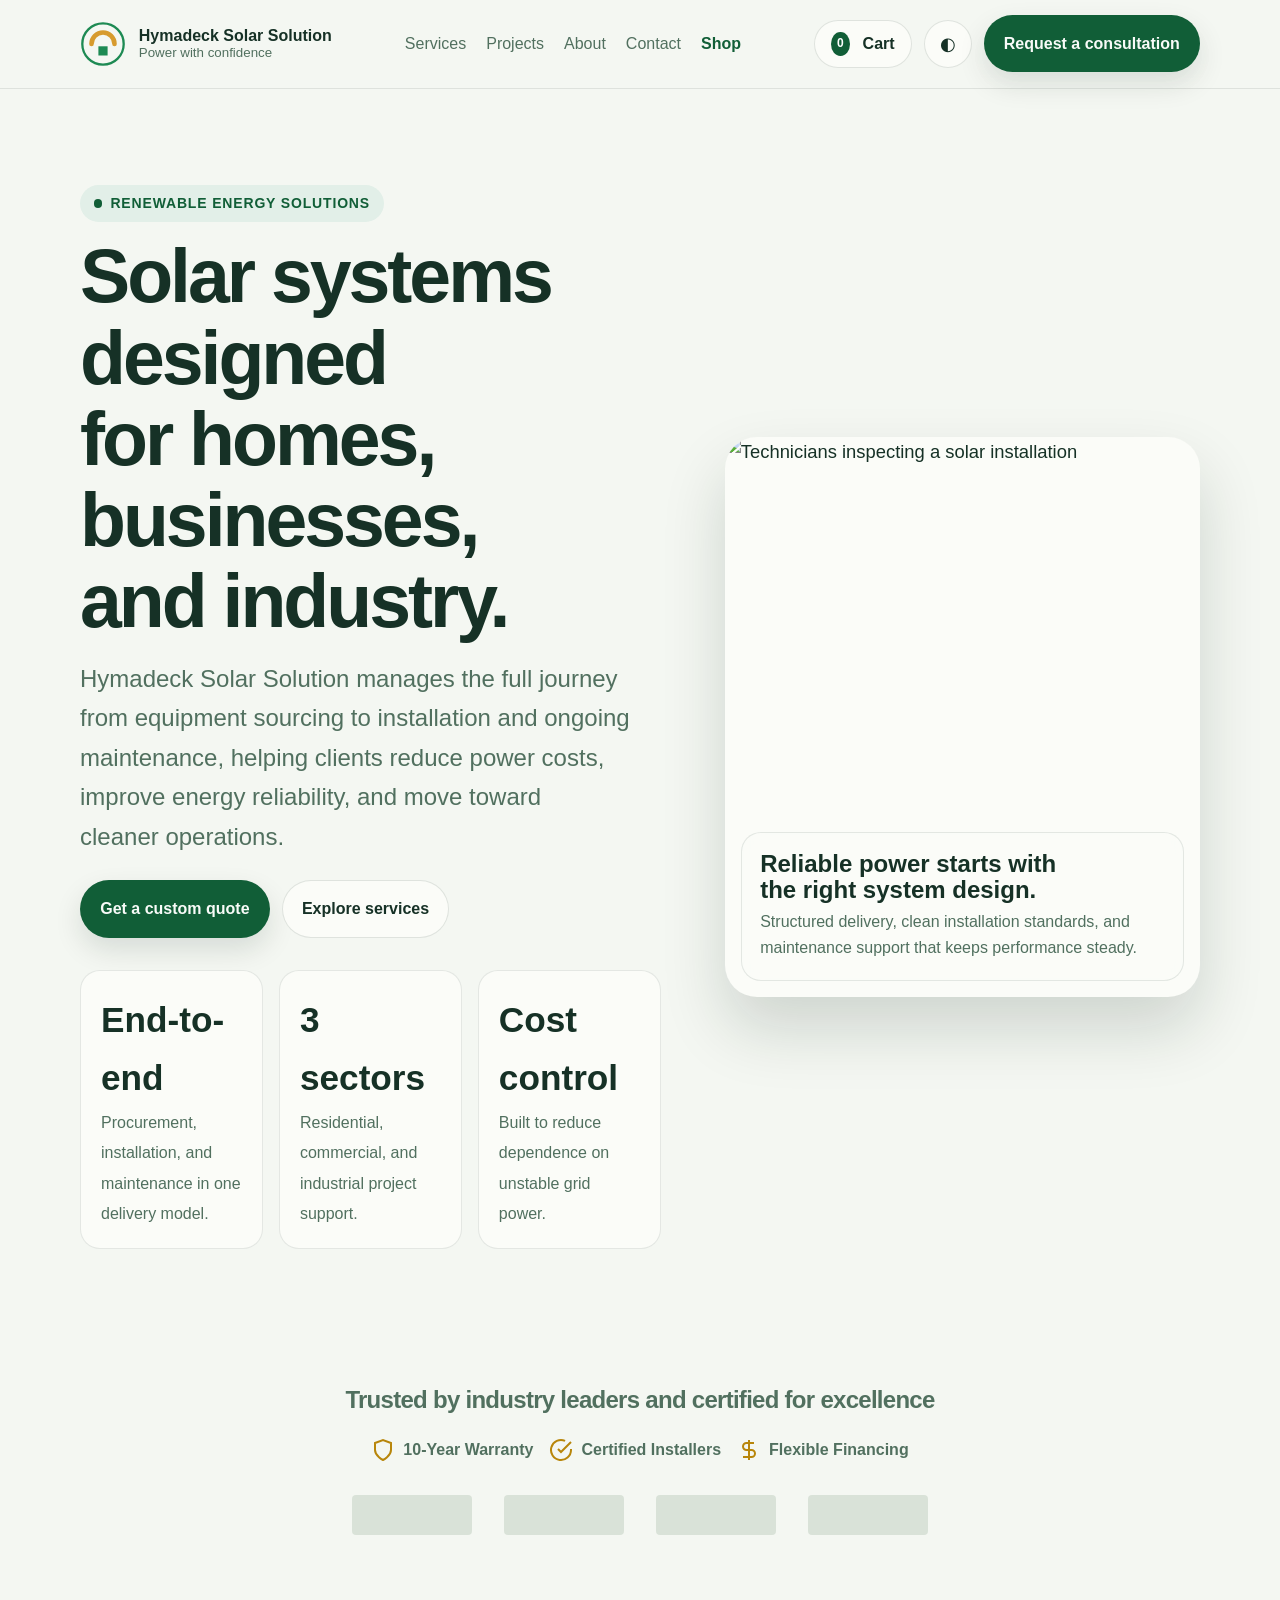
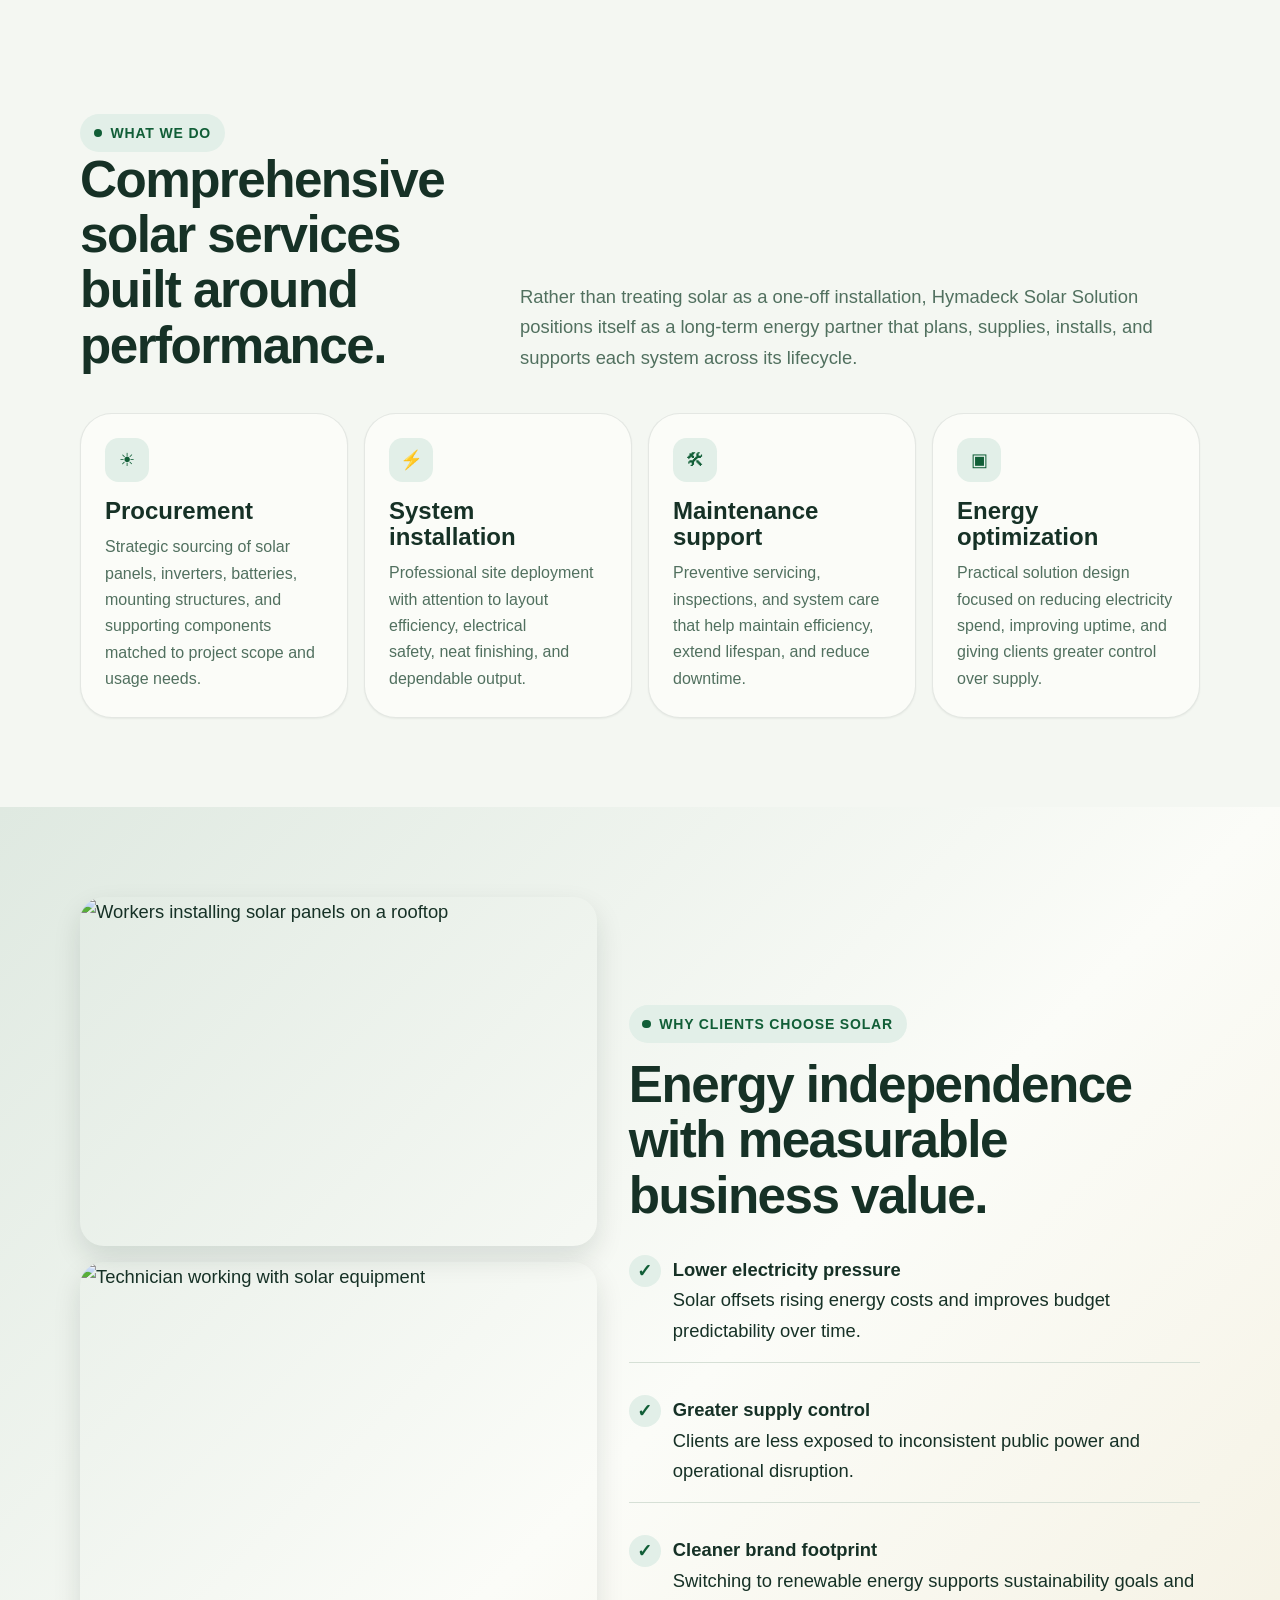
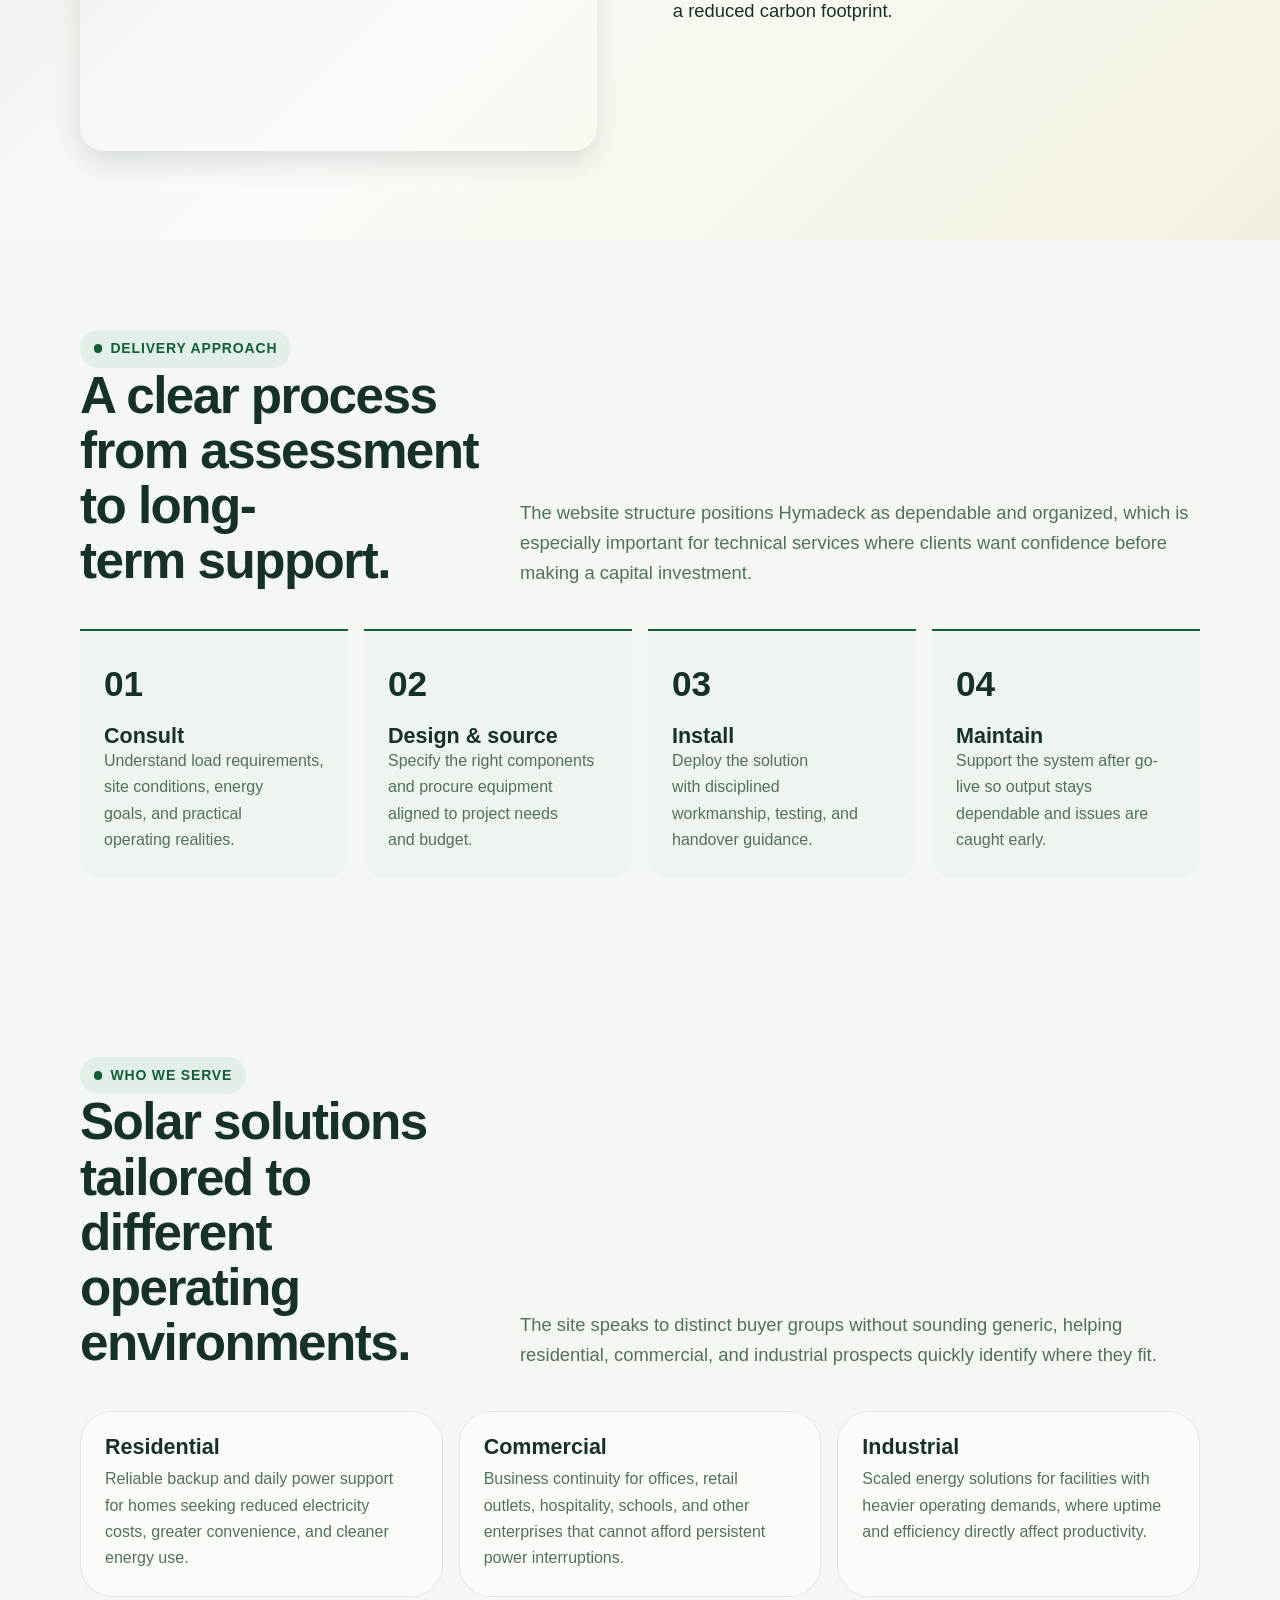
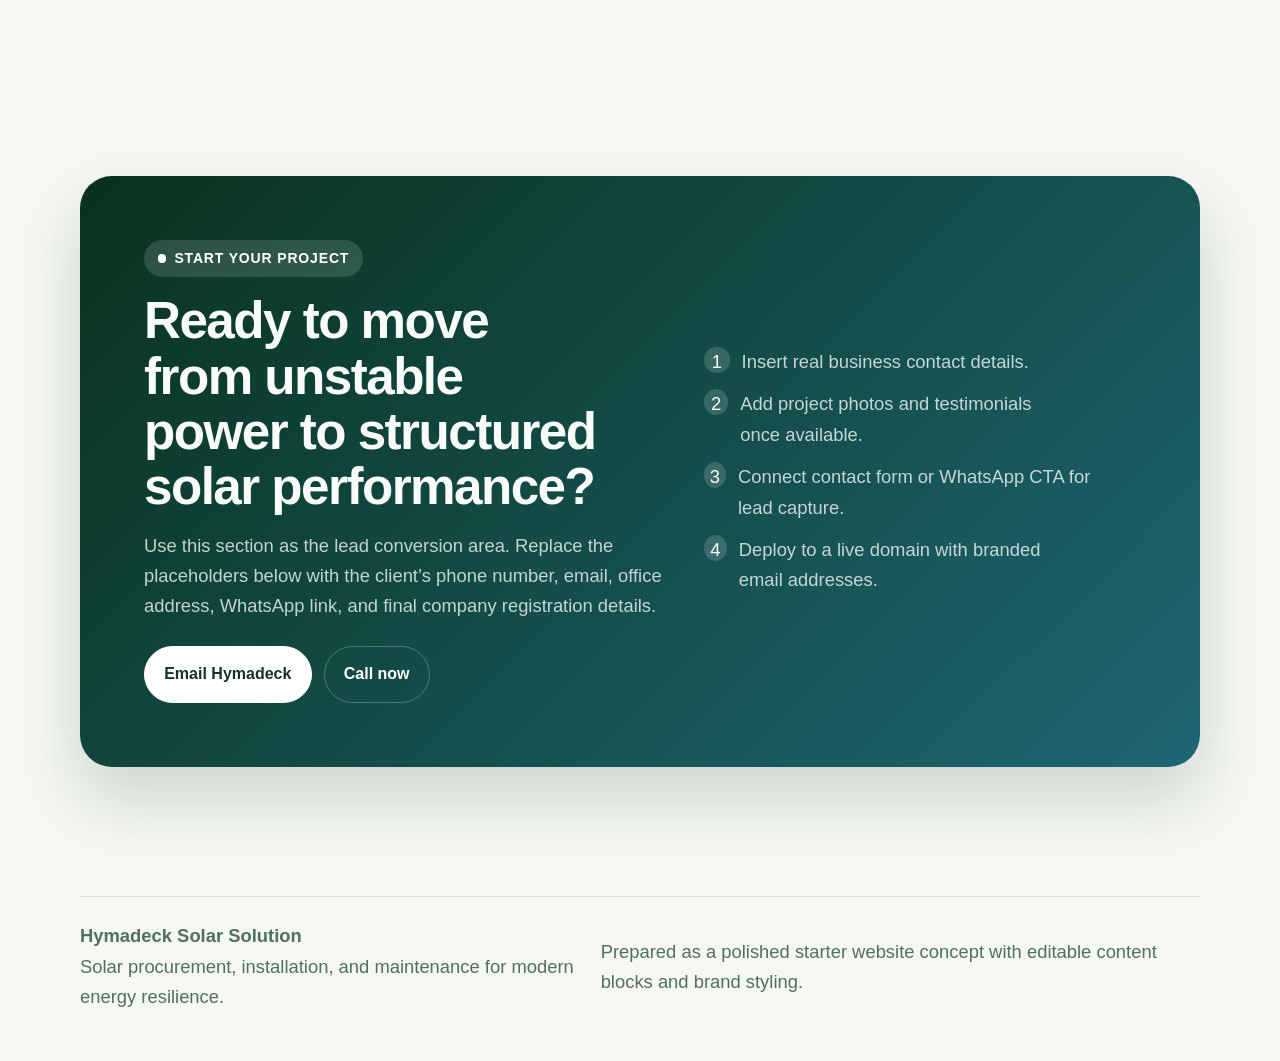
==== commit 3cbcf252: "feat: premium e-commerce upgrade with Snipcart" ====
--- a/index.html
+++ b/index.html
@@ -10,6 +10,9 @@
   <link rel="preconnect" href="https://fonts.gstatic.com" crossorigin>
   <link href="https://api.fontshare.com/v2/css?f[]=general-sans@400,500,600,700&f[]=cabinet-grotesk@500,700,800&display=swap" rel="stylesheet">
   <link rel="stylesheet" href="./css/style.css">
+
+  <!-- Snipcart CSS -->
+  <link rel="stylesheet" href="https://cdn.snipcart.com/themes/v3.4.1/default/snipcart.css" />
 </head>
 <body>
   <header class="site-header">
@@ -23,8 +26,10 @@
         <a href="./pages/projects.html">Projects</a>
         <a href="./pages/about.html">About</a>
         <a href="./pages/contact.html">Contact</a>
+        <a href="./pages/shop.html" style="color:var(--color-primary);font-weight:700">Shop</a>
       </nav>
       <div class="actions">
+        <button class="snipcart-checkout btn btn-secondary" style="padding:.5rem 1rem"><span class="snipcart-items-count" style="background:var(--color-primary);color:#fff;border-radius:50%;padding:2px 6px;font-size:12px;margin-right:4px">0</span> Cart</button>
         <button class="theme-toggle" data-theme-toggle aria-label="Switch theme">◐</button>
         <a class="btn btn-primary" href="./pages/contact.html">Request a consultation</a>
       </div>
@@ -57,7 +62,36 @@
       </div>
     </section>
 
-    <section class="section" id="services">
+
+    <section class="section">
+      <div class="container">
+        <div class="section-head" style="text-align: center; display: block; margin-bottom: var(--space-6);">
+          <h2 style="font-size: var(--text-lg); color: var(--color-text-muted);">Trusted by industry leaders and certified for excellence</h2>
+        </div>
+        <div class="trust-badges" style="justify-content: center; border-top: none; padding-top: 0;">
+          <div class="trust-badge">
+            <svg viewBox="0 0 24 24" fill="none" stroke="currentColor" stroke-width="2"><path d="M12 22s8-4 8-10V5l-8-3-8 3v7c0 6 8 10 8 10z"></path></svg>
+            10-Year Warranty
+          </div>
+          <div class="trust-badge">
+            <svg viewBox="0 0 24 24" fill="none" stroke="currentColor" stroke-width="2"><path d="M22 11.08V12a10 10 0 1 1-5.93-9.14"></path><polyline points="22 4 12 14.01 9 11.01"></polyline></svg>
+            Certified Installers
+          </div>
+          <div class="trust-badge">
+            <svg viewBox="0 0 24 24" fill="none" stroke="currentColor" stroke-width="2"><path d="M12 2v20M17 5H9.5a3.5 3.5 0 0 0 0 7h5a3.5 3.5 0 0 1 0 7H6"></path></svg>
+            Flexible Financing
+          </div>
+        </div>
+        <!-- Placeholder for logos -->
+        <div style="display: flex; justify-content: center; gap: 2rem; flex-wrap: wrap; margin-top: 2rem; opacity: 0.6;">
+            <div style="width: 120px; height: 40px; background: var(--color-border); border-radius: 4px;"></div>
+            <div style="width: 120px; height: 40px; background: var(--color-border); border-radius: 4px;"></div>
+            <div style="width: 120px; height: 40px; background: var(--color-border); border-radius: 4px;"></div>
+            <div style="width: 120px; height: 40px; background: var(--color-border); border-radius: 4px;"></div>
+        </div>
+      </div>
+    </section>
+<section class="section" id="services">
       <div class="container">
         <div class="section-head reveal">
           <div>
@@ -162,5 +196,9 @@
     </div>
   </footer>
   <script src="./js/main.js"></script>
+
+  <!-- Snipcart JS -->
+  <script async src="https://cdn.snipcart.com/themes/v3.4.1/default/snipcart.js"></script>
+  <div hidden id="snipcart" data-api-key="ODZlMWNhYzItMzI0Zi00YWNjLTg5YzYtY2Q4ZTA4NzNlYmMzNjM4NjMyMTE0MTIyNjcxNjUx"></div>
 </body>
 </html>
--- a/css/style.css
+++ b/css/style.css
@@ -1,7 +1,7 @@
 :root,[data-theme="light"] {
   --text-xs:clamp(.75rem,.7rem + .25vw,.875rem);
   --text-sm:clamp(.875rem,.8rem + .35vw,1rem);
-  --text-base:clamp(1rem,.95rem + .25vw,1.125rem);
+  --text-base:clamp(1.05rem,1rem + .25vw,1.15rem);
   --text-lg:clamp(1.125rem,1rem + .75vw,1.5rem);
   --text-xl:clamp(1.5rem,1.2rem + 1.25vw,2.25rem);
   --text-2xl:clamp(2rem,1.2rem + 2.5vw,3.5rem);
@@ -27,21 +27,21 @@
   --color-text:#163126;
   --color-text-muted:#51705f;
   --color-text-faint:#7d9186;
-  --color-primary:#1d8a53;
-  --color-primary-hover:#166c40;
-  --color-primary-active:#0d4f2f;
-  --color-primary-highlight:#d9ebdf;
-  --color-gold:#d79b2e;
+  --color-primary:#115e37;
+  --color-primary-hover:#0d4528;
+  --color-primary-active:#09321d;
+  --color-primary-highlight:#e2efe8;
+  --color-gold:#b8860b;
   --color-blue:#1e6674;
   --color-text-inverse:#f8fbf8;
   --radius-sm:.375rem;
-  --radius-md:.75rem;
-  --radius-lg:1rem;
-  --radius-xl:1.5rem;
+  --radius-md:1rem;
+  --radius-lg:1.25rem;
+  --radius-xl:2rem;
   --radius-full:9999px;
   --shadow-sm:0 1px 2px rgba(10,36,23,.06);
-  --shadow-md:0 10px 24px rgba(10,36,23,.08);
-  --shadow-lg:0 24px 56px rgba(10,36,23,.12);
+  --shadow-md:0 12px 28px rgba(10,36,23,.12);
+  --shadow-lg:0 32px 64px rgba(10,36,23,.16);
   --font-display:'Cabinet Grotesk','Inter',sans-serif;
   --font-body:'General Sans','Inter',sans-serif;
   --content-default:1120px;
@@ -88,7 +88,7 @@
   min-height:100vh;
   font-family:var(--font-body);
   font-size:var(--text-base);
-  line-height:1.6;
+  line-height:1.65;
   background:var(--color-bg);
   color:var(--color-text)
 }
@@ -603,3 +603,84 @@
   width:100%
 }
 }
+
+
+/* E-commerce & Trust Utilities */
+.product-grid {
+  display: grid;
+  grid-template-columns: repeat(auto-fill, minmax(280px, 1fr));
+  gap: var(--space-6);
+  margin-top: var(--space-8);
+}
+
+.product-card {
+  display: flex;
+  flex-direction: column;
+  background: var(--color-surface);
+  border: 1px solid color-mix(in srgb, var(--color-text) 10%, transparent);
+  border-radius: var(--radius-xl);
+  overflow: hidden;
+  transition: transform var(--transition-interactive), box-shadow var(--transition-interactive);
+}
+
+.product-card:hover {
+  transform: translateY(-4px);
+  box-shadow: var(--shadow-lg);
+}
+
+.product-img {
+  width: 100%;
+  aspect-ratio: 4/3;
+  object-fit: cover;
+  border-bottom: 1px solid var(--color-divider);
+}
+
+.product-info {
+  padding: var(--space-5);
+  flex-grow: 1;
+  display: flex;
+  flex-direction: column;
+}
+
+.product-title {
+  font-family: var(--font-display);
+  font-size: var(--text-lg);
+  margin-bottom: var(--space-2);
+}
+
+.product-price {
+  font-weight: 700;
+  font-size: var(--text-xl);
+  color: var(--color-primary);
+  margin-bottom: var(--space-4);
+}
+
+.product-actions {
+  margin-top: auto;
+  display: flex;
+  gap: var(--space-2);
+}
+
+.trust-badges {
+  display: flex;
+  flex-wrap: wrap;
+  gap: var(--space-4);
+  margin-top: var(--space-6);
+  padding-top: var(--space-6);
+  border-top: 1px solid var(--color-divider);
+}
+
+.trust-badge {
+  display: flex;
+  align-items: center;
+  gap: var(--space-2);
+  font-size: var(--text-sm);
+  color: var(--color-text-muted);
+  font-weight: 600;
+}
+
+.trust-badge svg {
+  width: 24px;
+  height: 24px;
+  color: var(--color-gold);
+}
